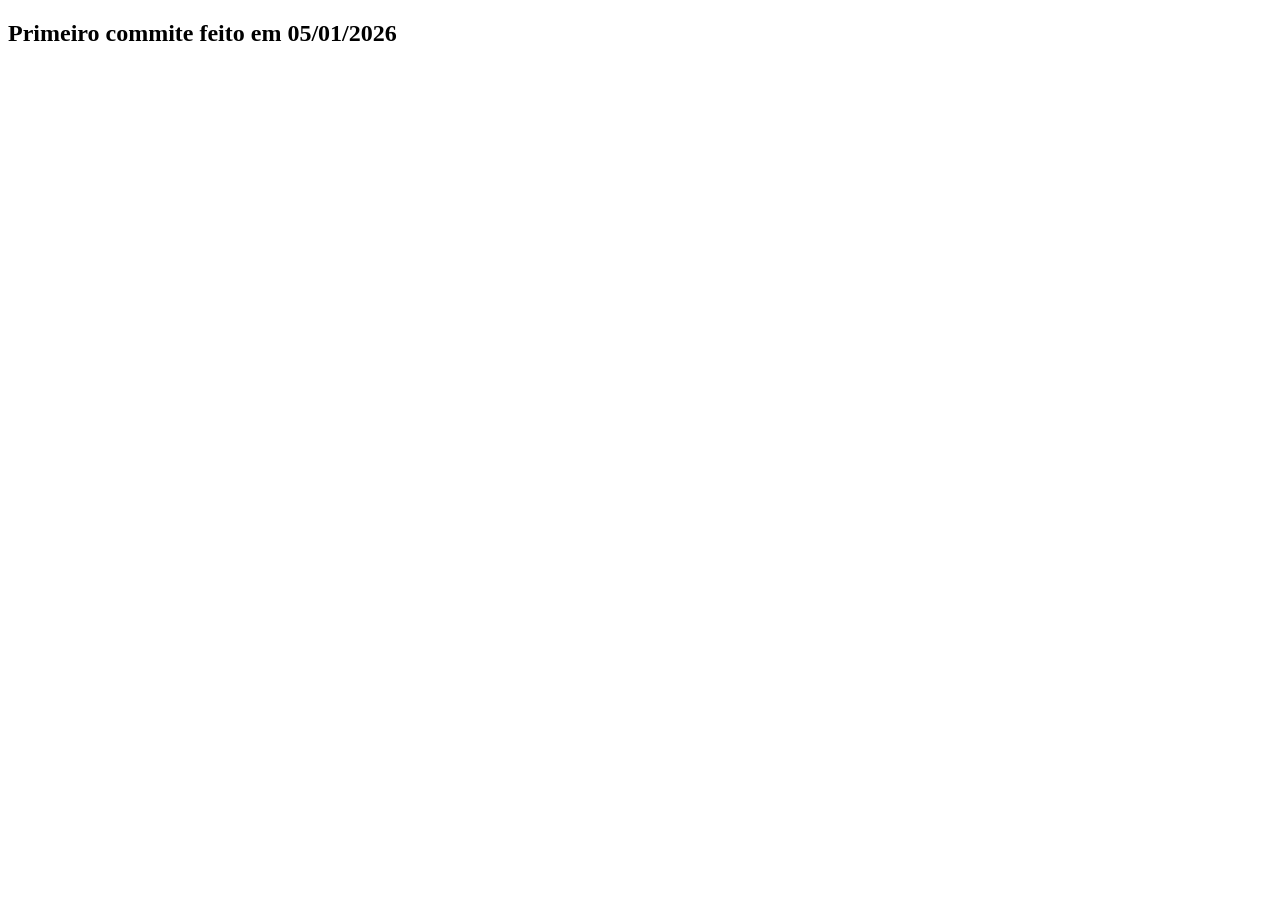
==== index.html @ 7f085aa3 "Primeiro commit de teste, feito no dia 05/01/2026" ====
<!DOCTYPE html>
<html lang="en">
<head>
    <meta charset="UTF-8">
    <meta name="viewport" content="width=, initial-scale=1.0">
    <title>Primeiro commit</title>
</head>
<body>
    <h2>Primeiro commite feito em 05/01/2026</h2>
</body>
</html>
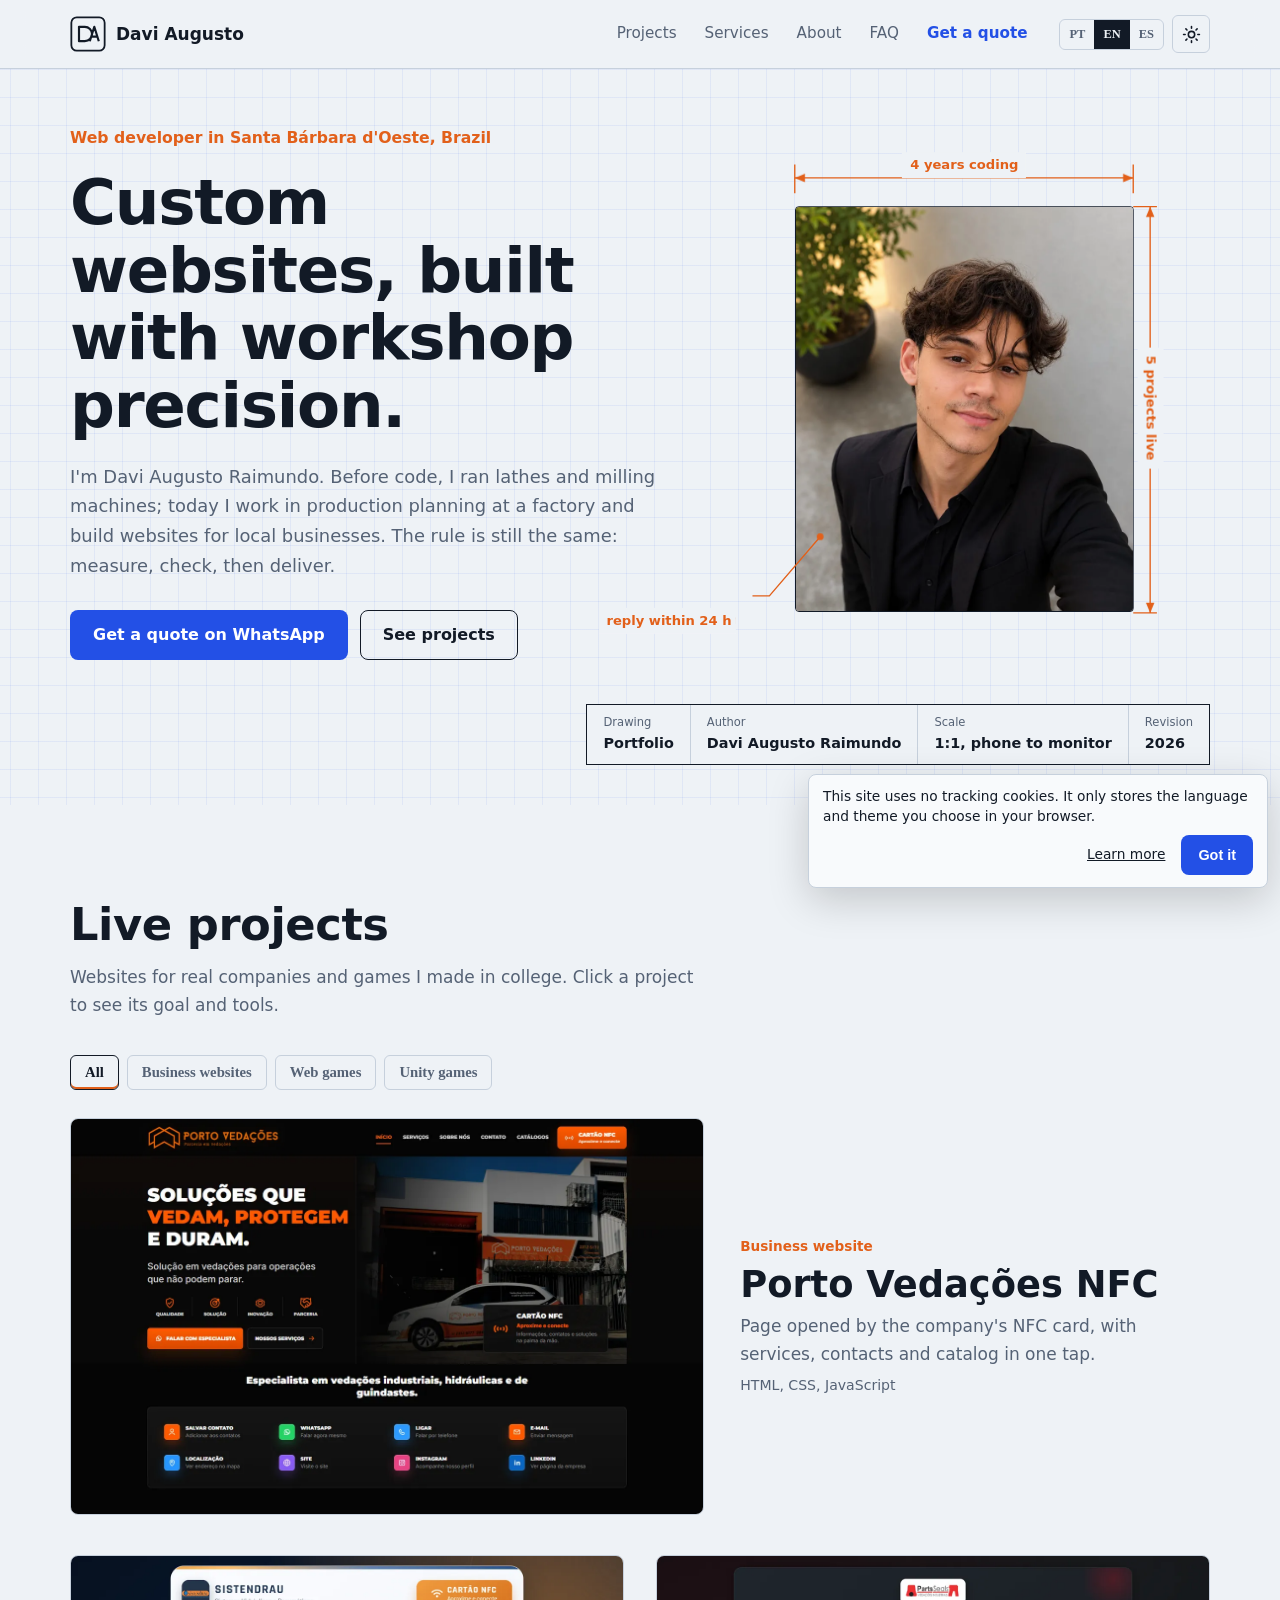
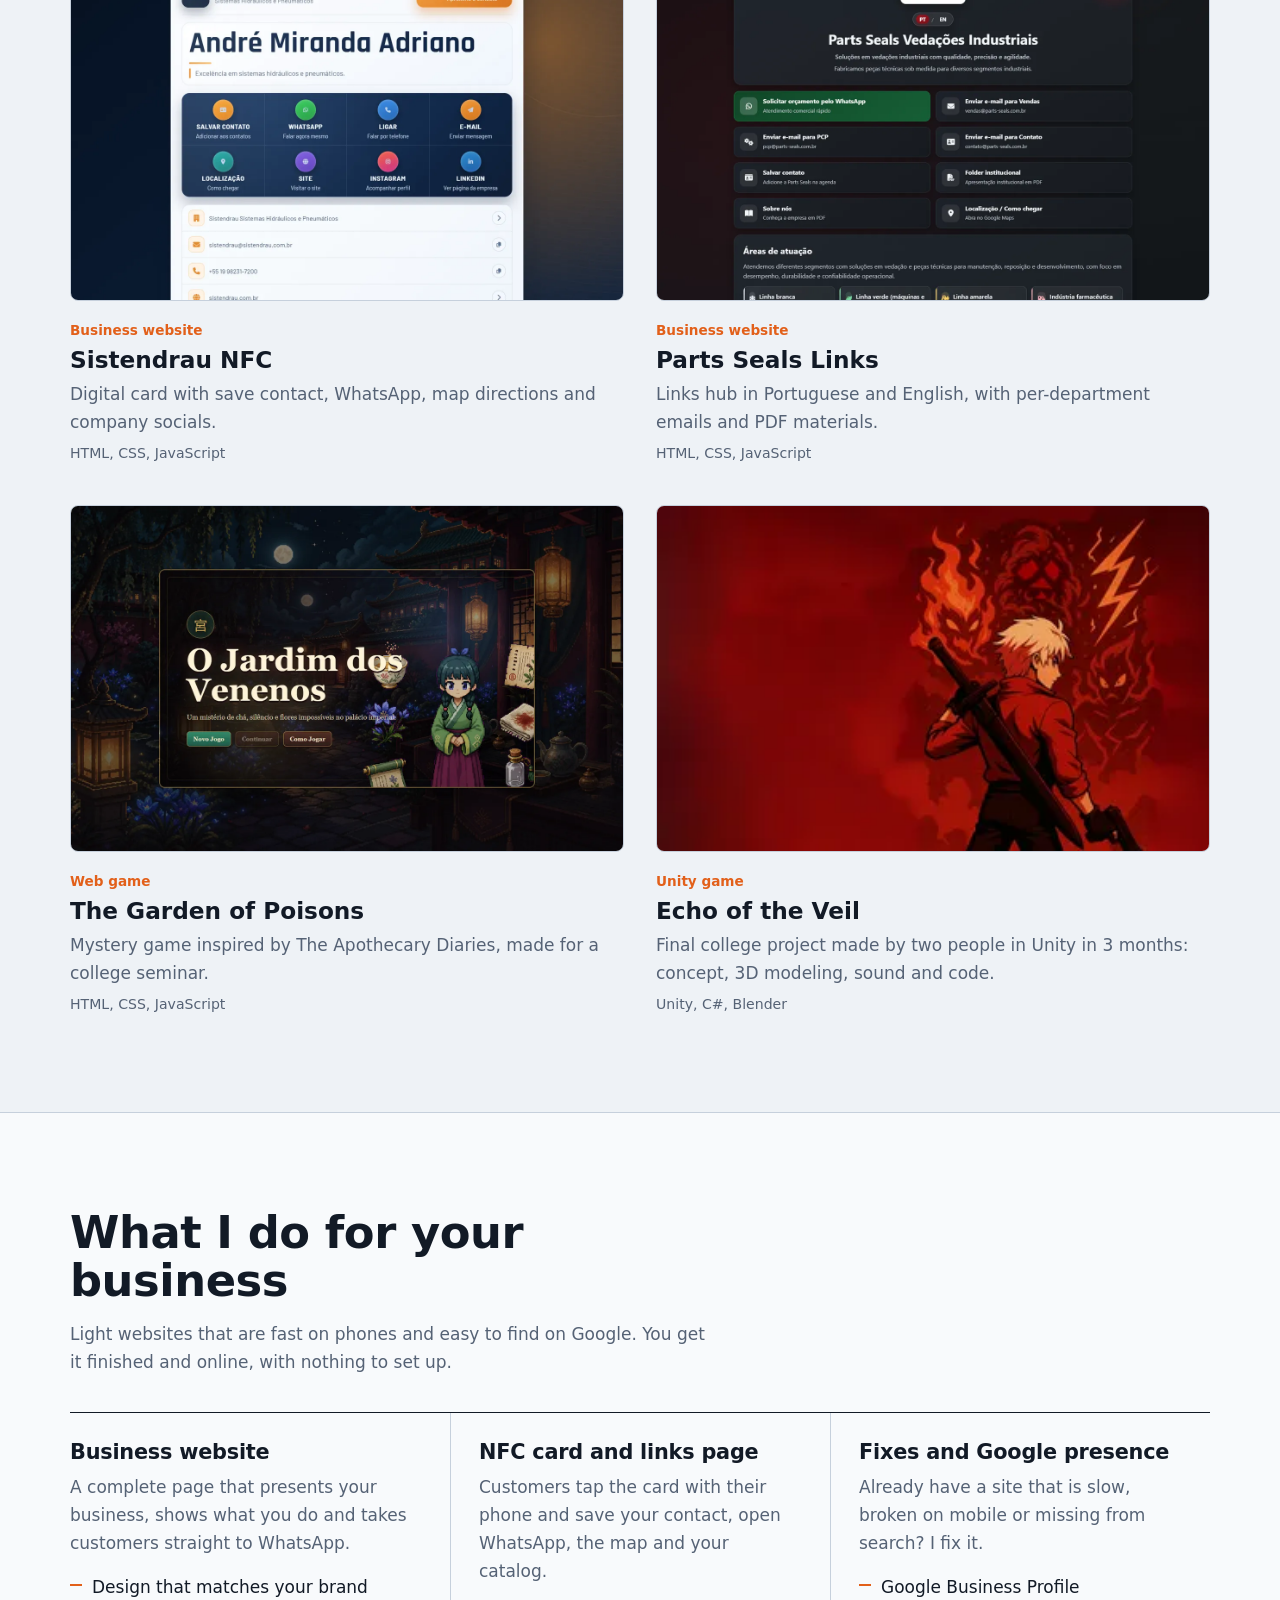
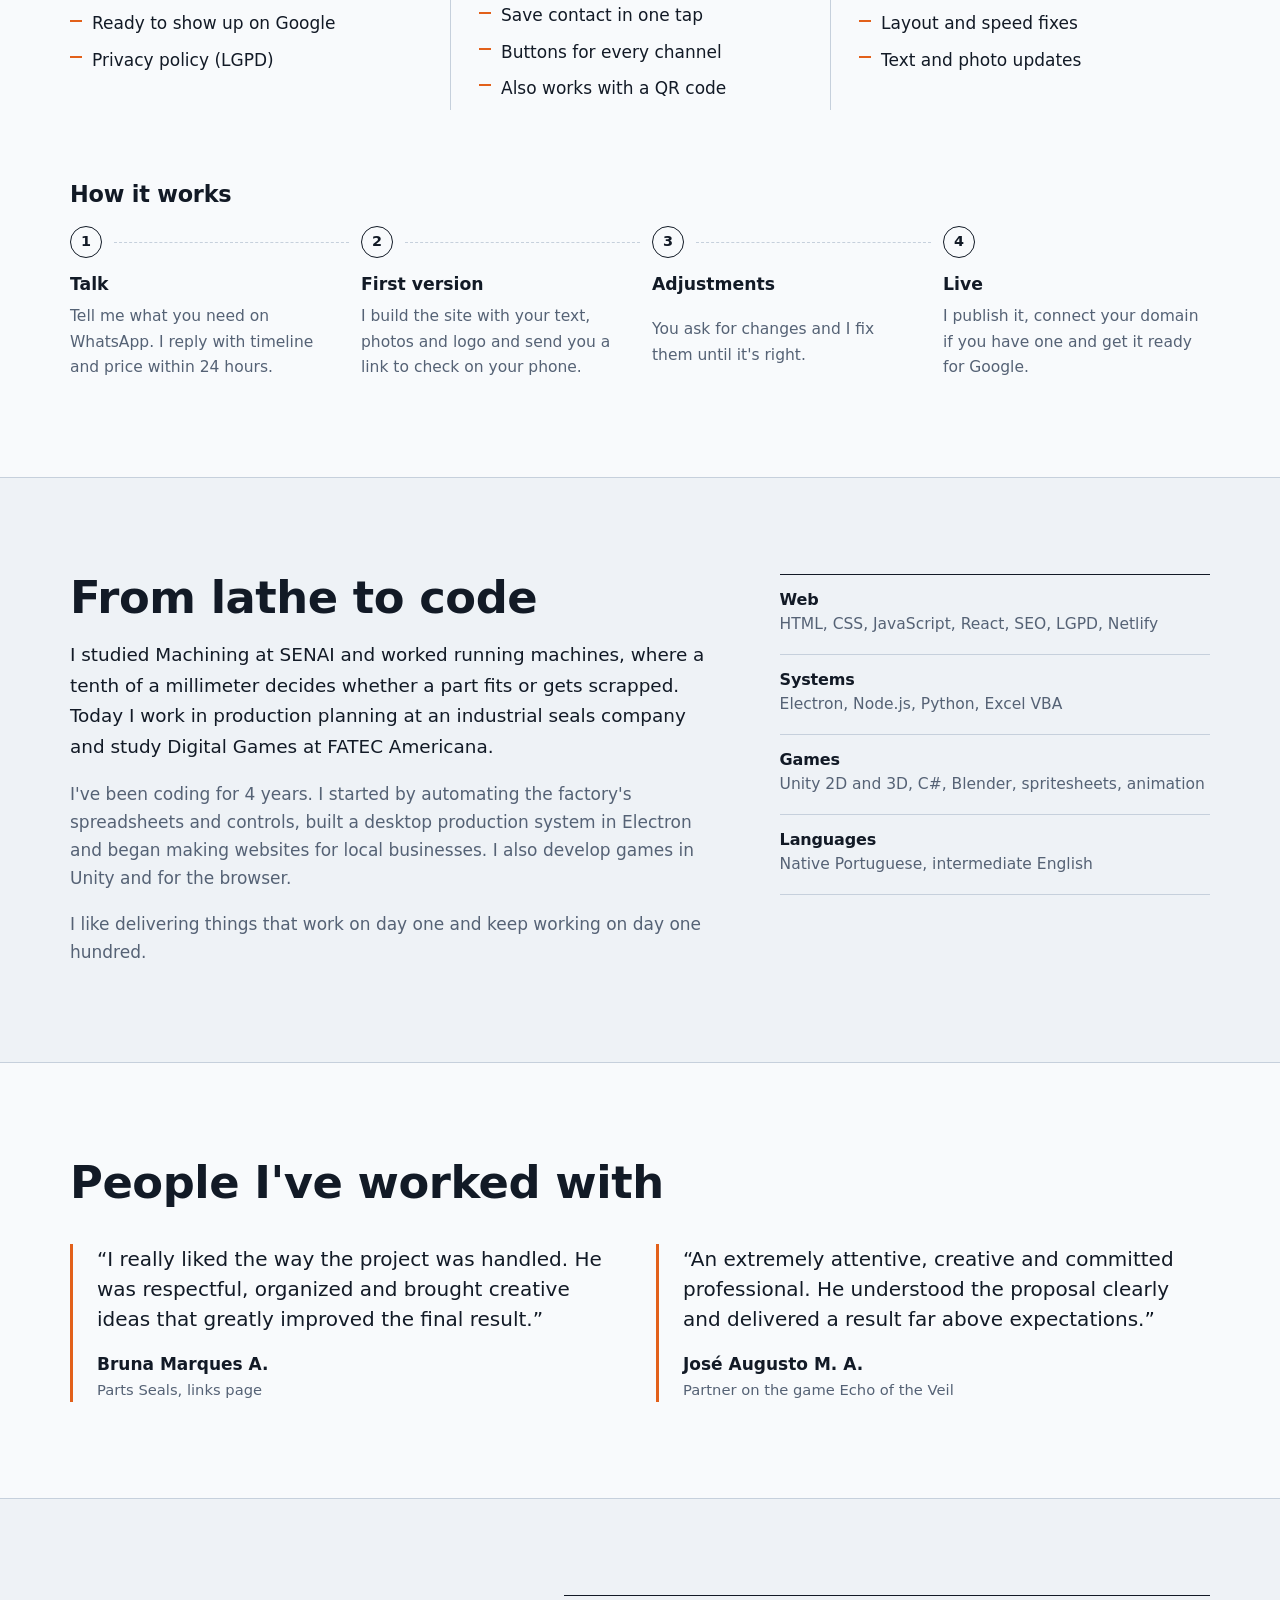
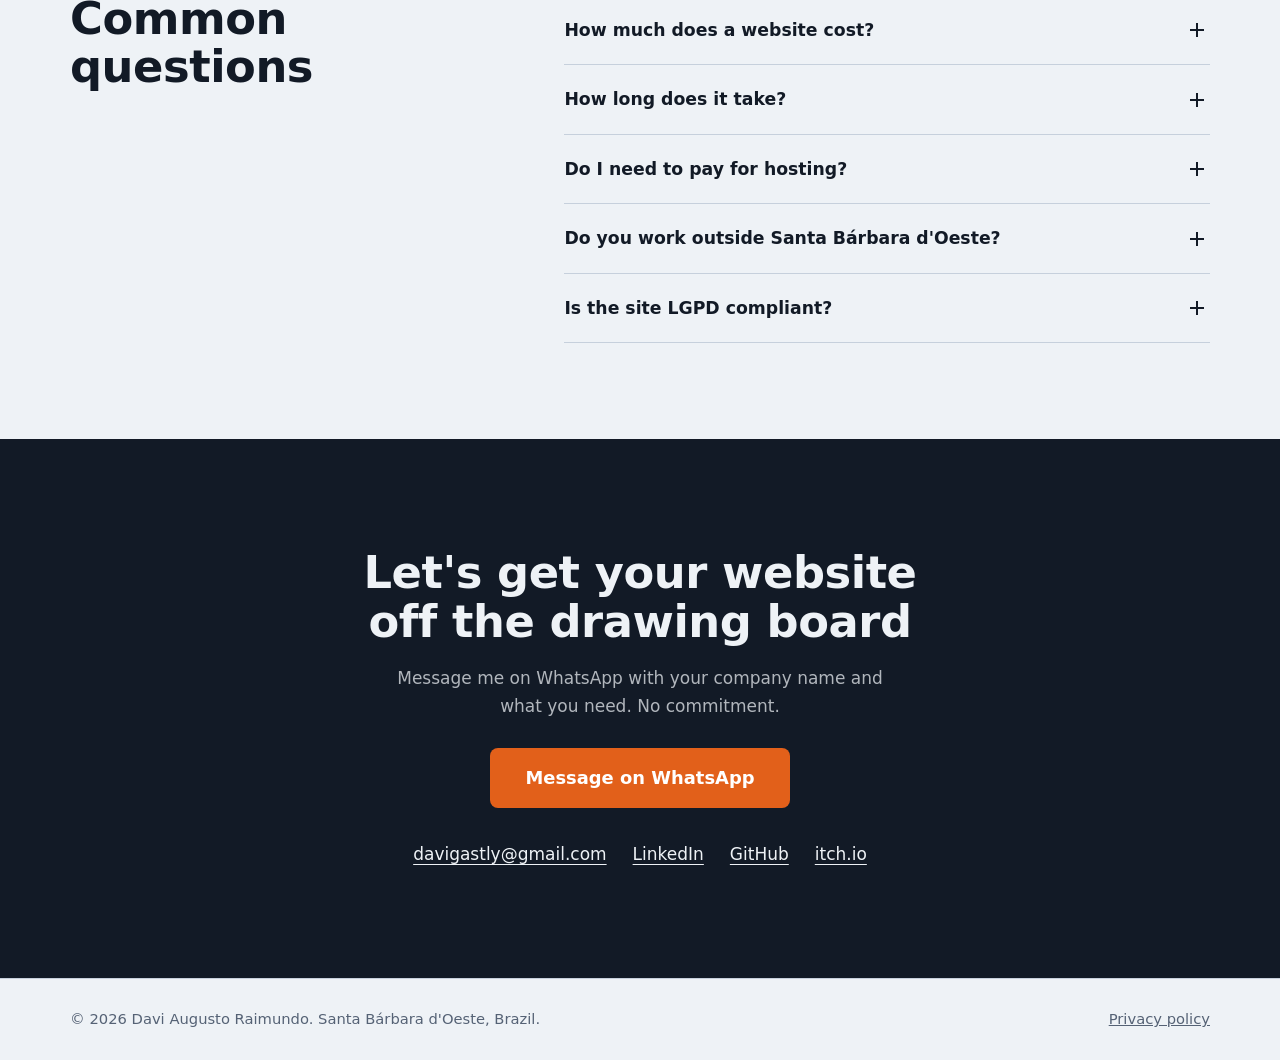
==== commit b48fb936: "Portfólio v2: novo visual, SEO, LGPD, sitemap e prints otimizados Co-Authored-By: Claude Opus 5.5 <n" ====
--- a/index.html
+++ b/index.html
@@ -1,11 +1,344 @@
-<!DOCTYPE html>
-<html lang="en">
+<!doctype html>
+<html lang="pt-BR">
 <head>
-    <meta charset="UTF-8">
-    <meta name="viewport" content="width=, initial-scale=1.0">
-    <title>Primeiro commit</title>
+<meta charset="UTF-8">
+<meta name="viewport" content="width=device-width, initial-scale=1">
+<title>Davi Augusto Raimundo | Criação de sites em Santa Bárbara d'Oeste e região</title>
+<meta name="description" content="Desenvolvedor web em Santa Bárbara d'Oeste (SP). Sites para empresas, landing pages, páginas para cartão NFC e jogos web. Orçamento pelo WhatsApp.">
+<meta name="author" content="Davi Augusto Raimundo">
+<meta name="robots" content="index, follow, max-image-preview:large">
+<link rel="canonical" href="https://portfolio-davi-a-raimundo.netlify.app/">
+<meta name="theme-color" content="#EEF2F6" media="(prefers-color-scheme: light)">
+<meta name="theme-color" content="#0E1520" media="(prefers-color-scheme: dark)">
+<meta name="geo.region" content="BR-SP">
+<meta name="geo.placename" content="Santa Bárbara d'Oeste">
+
+<meta property="og:type" content="website">
+<meta property="og:locale" content="pt_BR">
+<meta property="og:locale:alternate" content="en_US">
+<meta property="og:locale:alternate" content="es_ES">
+<meta property="og:site_name" content="Davi Augusto Raimundo">
+<meta property="og:url" content="https://portfolio-davi-a-raimundo.netlify.app/">
+<meta property="og:title" content="Davi Augusto Raimundo | Sites sob medida">
+<meta property="og:description" content="Sites para empresas, landing pages e páginas para cartão NFC, feitos em Santa Bárbara d'Oeste com cuidado de oficina.">
+<meta property="og:image" content="https://portfolio-davi-a-raimundo.netlify.app/og-image.png">
+<meta property="og:image:width" content="1200">
+<meta property="og:image:height" content="630">
+<meta property="og:image:alt" content="Portfólio de Davi Augusto Raimundo, desenvolvedor web">
+<meta name="twitter:card" content="summary_large_image">
+<meta name="twitter:title" content="Davi Augusto Raimundo | Sites sob medida">
+<meta name="twitter:description" content="Sites para empresas, landing pages e páginas para cartão NFC.">
+<meta name="twitter:image" content="https://portfolio-davi-a-raimundo.netlify.app/og-image.png">
+
+<link rel="icon" href="/favicon.svg" type="image/svg+xml">
+<link rel="apple-touch-icon" href="/apple-touch-icon.png">
+<link rel="manifest" href="/site.webmanifest">
+<link rel="preload" href="/assets/fonts/archivo.woff2" as="font" type="font/woff2" crossorigin>
+<link rel="preload" href="/assets/img/davi-augusto.webp" as="image" fetchpriority="high">
+<link rel="stylesheet" href="/assets/styles.css">
+<script>try{var t=localStorage.getItem('portfolio-theme');if(t==='dark'||(!t&&matchMedia('(prefers-color-scheme: dark)').matches))document.documentElement.classList.add('dark')}catch(e){}</script>
+
+<script type="application/ld+json">
+{"@context":"https://schema.org","@graph":[
+{"@type":"Person","@id":"https://portfolio-davi-a-raimundo.netlify.app/#davi","name":"Davi Augusto Raimundo","jobTitle":"Desenvolvedor web","image":"https://portfolio-davi-a-raimundo.netlify.app/assets/img/davi-augusto.webp","email":"mailto:davigastly@gmail.com","url":"https://portfolio-davi-a-raimundo.netlify.app/","address":{"@type":"PostalAddress","addressLocality":"Santa Bárbara d'Oeste","addressRegion":"SP","addressCountry":"BR"},"alumniOf":[{"@type":"CollegeOrUniversity","name":"FATEC Americana"},{"@type":"EducationalOrganization","name":"SENAI"}],"knowsAbout":["HTML","CSS","JavaScript","Electron","Unity","C#","Blender","SEO","Landing pages"],"sameAs":["https://br.linkedin.com/in/davi-augusto-raimundo-a44bb13a8","https://github.com/DaviKurusaki","https://davikurusaki.itch.io/"]},
+{"@type":"ProfessionalService","@id":"https://portfolio-davi-a-raimundo.netlify.app/#servico","name":"Davi Augusto Raimundo | Criação de sites","description":"Criação de sites para empresas, landing pages, páginas para cartão NFC e manutenção de sites.","url":"https://portfolio-davi-a-raimundo.netlify.app/","image":"https://portfolio-davi-a-raimundo.netlify.app/og-image.png","telephone":"+55-19-99377-9228","email":"davigastly@gmail.com","priceRange":"$$","founder":{"@id":"https://portfolio-davi-a-raimundo.netlify.app/#davi"},"address":{"@type":"PostalAddress","addressLocality":"Santa Bárbara d'Oeste","addressRegion":"SP","addressCountry":"BR"},"areaServed":[{"@type":"City","name":"Santa Bárbara d'Oeste"},{"@type":"City","name":"Americana"},{"@type":"City","name":"Nova Odessa"},{"@type":"City","name":"Sumaré"},{"@type":"City","name":"Piracicaba"},{"@type":"Country","name":"Brasil"}],"availableLanguage":["Portuguese","English","Spanish"]},
+{"@type":"WebSite","@id":"https://portfolio-davi-a-raimundo.netlify.app/#site","url":"https://portfolio-davi-a-raimundo.netlify.app/","name":"Davi Augusto Raimundo","inLanguage":"pt-BR","publisher":{"@id":"https://portfolio-davi-a-raimundo.netlify.app/#davi"}},
+{"@type":"FAQPage","mainEntity":[
+{"@type":"Question","name":"Quanto custa um site?","acceptedAnswer":{"@type":"Answer","text":"Depende do tamanho. Uma página única para empresa ou cartão NFC é o formato mais em conta; sites com várias páginas custam mais. Mande uma mensagem com o que você precisa e eu respondo com o valor em até 24 horas."}},
+{"@type":"Question","name":"Em quanto tempo o site fica pronto?","acceptedAnswer":{"@type":"Answer","text":"Uma página única costuma ficar pronta em 3 a 7 dias depois que eu recebo textos, fotos e logo. Sites maiores têm o prazo combinado no orçamento."}},
+{"@type":"Question","name":"Preciso pagar hospedagem?","acceptedAnswer":{"@type":"Answer","text":"Na maioria dos casos, não. Sites estáticos ficam hospedados de graça em serviços como Netlify. O único custo à parte é o domínio próprio (.com.br), se você quiser um."}},
+{"@type":"Question","name":"Você atende fora de Santa Bárbara d'Oeste?","acceptedAnswer":{"@type":"Answer","text":"Sim. Atendo presencialmente em Santa Bárbara d'Oeste, Americana e região, e a distância para qualquer cidade do Brasil."}},
+{"@type":"Question","name":"O site fica de acordo com a LGPD?","acceptedAnswer":{"@type":"Answer","text":"Sim. Todo site sai com política de privacidade e, se usar ferramentas de análise ou formulários, com aviso de consentimento."}}
+]}
+]}
+</script>
 </head>
 <body>
-    <h2>Primeiro commite feito em 05/01/2026</h2>
+<a class="skip" href="#conteudo" data-i18n="skip">Pular para o conteúdo</a>
+
+<header class="topbar">
+  <div class="shell topbar__in">
+    <a href="#inicio" class="mark" aria-label="Davi Augusto Raimundo, voltar ao início">
+      <svg viewBox="0 0 40 40" width="36" height="36" aria-hidden="true"><rect x="1.5" y="1.5" width="37" height="37" rx="6" fill="none" stroke="currentColor" stroke-width="2"/><path d="M10 12h6.5a8 8 0 0 1 0 16H10z M22 28l5-16 5 16 M24 23h6" fill="none" stroke="currentColor" stroke-width="2.4" stroke-linejoin="round"/></svg>
+      <span>Davi Augusto</span>
+    </a>
+    <nav class="nav" aria-label="Principal" id="menu">
+      <a href="#projetos" data-i18n="nav.projects">Projetos</a>
+      <a href="#servicos" data-i18n="nav.services">Serviços</a>
+      <a href="#sobre" data-i18n="nav.about">Sobre</a>
+      <a href="#duvidas" data-i18n="nav.faq">Dúvidas</a>
+      <a href="#contato" class="nav__cta" data-i18n="nav.contact">Pedir orçamento</a>
+    </nav>
+    <div class="tools">
+      <div class="lang" role="group" aria-label="Idioma">
+        <button type="button" data-lang="pt" aria-pressed="true">PT</button>
+        <button type="button" data-lang="en" aria-pressed="false">EN</button>
+        <button type="button" data-lang="es" aria-pressed="false">ES</button>
+      </div>
+      <button type="button" class="icon-btn" id="theme" aria-label="Alternar tema claro ou escuro">
+        <svg class="i-sun" viewBox="0 0 24 24" aria-hidden="true"><circle cx="12" cy="12" r="4"/><path d="M12 2v2M12 20v2M4.9 4.9l1.4 1.4M17.7 17.7l1.4 1.4M2 12h2M20 12h2M4.9 19.1l1.4-1.4M17.7 6.3l1.4-1.4"/></svg>
+        <svg class="i-moon" viewBox="0 0 24 24" aria-hidden="true"><path d="M12 3a6 6 0 0 0 9 9 9 9 0 1 1-9-9z"/></svg>
+      </button>
+      <button type="button" class="icon-btn burger" id="burger" aria-label="Abrir menu" aria-expanded="false" aria-controls="menu">
+        <svg viewBox="0 0 24 24" aria-hidden="true"><path d="M4 7h16M4 12h16M4 17h16"/></svg>
+      </button>
+    </div>
+  </div>
+</header>
+
+<main id="conteudo">
+
+<section class="hero" id="inicio">
+  <div class="shell hero__grid">
+    <div class="hero__text">
+      <p class="hero__where" data-i18n="hero.where">Desenvolvedor web em Santa Bárbara d'Oeste, SP</p>
+      <h1 data-i18n="hero.title">Sites sob medida, feitos com precisão de oficina.</h1>
+      <p class="hero__lead" data-i18n="hero.lead">Sou o Davi Augusto Raimundo. Antes do código, operei torno e fresadora; hoje trabalho com planejamento de produção numa indústria e crio sites para empresas da região. A regra continua a mesma: medir, conferir e só então entregar.</p>
+      <div class="hero__ctas">
+        <a class="btn btn--main" href="https://wa.me/5519993779228?text=Ol%C3%A1%20Davi%2C%20vi%20seu%20portf%C3%B3lio%20e%20quero%20um%20or%C3%A7amento%20de%20site." target="_blank" rel="noopener" data-i18n="hero.cta1">Pedir orçamento no WhatsApp</a>
+        <a class="btn btn--line" href="#projetos" data-i18n="hero.cta2">Ver projetos</a>
+      </div>
+    </div>
+
+    <figure class="drawing" aria-label="Foto de Davi Augusto Raimundo com cotas de desenho técnico">
+      <div class="drawing__photo">
+        <img src="/assets/img/davi-augusto.webp" srcset="/assets/img/davi-augusto-400.webp 400w, /assets/img/davi-augusto.webp 800w" sizes="(max-width: 900px) 70vw, 400px" width="800" height="1000" alt="Davi Augusto Raimundo, de blazer preto, sorrindo" fetchpriority="high">
+      </div>
+      <svg class="cotas" viewBox="0 0 520 600" aria-hidden="true">
+        <g class="cota">
+          <path d="M60 30v34M460 30v34M60 46h400"/><path class="seta" d="M60 46l12-5v10zM460 46l-12-5v10z"/>
+        </g>
+        <g class="cota">
+          <path d="M488 80h-28M488 560h-28M480 80v480"/><path class="seta" d="M480 80l-5 12h10zM480 560l-5-12h10z"/>
+        </g>
+        <g class="cota lider"><path d="M90 470l-60 70h-20"/><circle cx="90" cy="470" r="4"/></g>
+      </svg>
+      <span class="tag tag--top" data-i18n="hero.c1">4 anos programando</span>
+      <span class="tag tag--side" data-i18n="hero.c2">5 projetos no ar</span>
+      <span class="tag tag--lead" data-i18n="hero.c3">resposta em até 24 h</span>
+    </figure>
+  </div>
+
+  <div class="shell">
+    <dl class="carimbo">
+      <div><dt data-i18n="stamp.a">Desenho</dt><dd data-i18n="stamp.av">Portfólio</dd></div>
+      <div><dt data-i18n="stamp.b">Autor</dt><dd>Davi Augusto Raimundo</dd></div>
+      <div><dt data-i18n="stamp.c">Escala</dt><dd data-i18n="stamp.cv">1:1, do celular ao monitor</dd></div>
+      <div><dt data-i18n="stamp.d">Revisão</dt><dd>2026</dd></div>
+    </dl>
+  </div>
+</section>
+
+<section class="sec" id="projetos" aria-labelledby="t-proj">
+  <div class="shell">
+    <div class="sec__head">
+      <h2 id="t-proj" data-i18n="proj.title">Projetos no ar</h2>
+      <p data-i18n="proj.sub">Sites de empresas reais e jogos que fiz na faculdade. Clique em um projeto para ver o objetivo e as ferramentas usadas.</p>
+    </div>
+    <div class="filters" role="group" aria-label="Filtrar projetos">
+      <button type="button" data-filter="all" aria-pressed="true" data-i18n="proj.all">Todos</button>
+      <button type="button" data-filter="site" aria-pressed="false" data-i18n="proj.f1">Sites para empresas</button>
+      <button type="button" data-filter="web-game" aria-pressed="false" data-i18n="proj.f2">Jogos web</button>
+      <button type="button" data-filter="unity" aria-pressed="false" data-i18n="proj.f3">Jogos Unity</button>
+    </div>
+
+    <ul class="works">
+      <li class="work work--wide" data-cat="site" data-id="porto">
+        <button type="button" class="work__open" aria-haspopup="dialog">
+          <span class="work__img"><img src="/assets/img/projetos/porto-vedacoes.webp" width="1280" height="800" loading="lazy" alt="Página da Porto Vedações com chamada principal e atalhos de contato"></span>
+          <span class="work__body">
+            <span class="work__cat" data-i18n="cat.site">Site para empresa</span>
+            <span class="work__name">Porto Vedações NFC</span>
+            <span class="work__desc" data-i18n="p.porto.d">Página aberta pelo cartão NFC da empresa, com serviços, contatos e catálogo em um toque.</span>
+            <span class="work__tech">HTML, CSS, JavaScript</span>
+          </span>
+        </button>
+      </li>
+      <li class="work" data-cat="site" data-id="sistendrau">
+        <button type="button" class="work__open" aria-haspopup="dialog">
+          <span class="work__img"><img src="/assets/img/projetos/sistendrau.webp" width="1280" height="800" loading="lazy" alt="Cartão digital da Sistendrau com botões de WhatsApp, ligação e localização"></span>
+          <span class="work__body">
+            <span class="work__cat" data-i18n="cat.site">Site para empresa</span>
+            <span class="work__name">Sistendrau NFC</span>
+            <span class="work__desc" data-i18n="p.sist.d">Cartão digital com salvar contato, WhatsApp, rota no mapa e redes da empresa.</span>
+            <span class="work__tech">HTML, CSS, JavaScript</span>
+          </span>
+        </button>
+      </li>
+      <li class="work" data-cat="site" data-id="parts">
+        <button type="button" class="work__open" aria-haspopup="dialog">
+          <span class="work__img"><img src="/assets/img/projetos/parts-seals.webp" width="1280" height="800" loading="lazy" alt="Página de links da Parts Seals com orçamento por WhatsApp e e-mails por setor"></span>
+          <span class="work__body">
+            <span class="work__cat" data-i18n="cat.site">Site para empresa</span>
+            <span class="work__name">Parts Seals Links</span>
+            <span class="work__desc" data-i18n="p.parts.d">Central de links em português e inglês, com e-mails por setor e materiais em PDF.</span>
+            <span class="work__tech">HTML, CSS, JavaScript</span>
+          </span>
+        </button>
+      </li>
+      <li class="work" data-cat="web-game" data-id="jardim">
+        <button type="button" class="work__open" aria-haspopup="dialog">
+          <span class="work__img"><img src="/assets/img/projetos/apotecaria.webp" width="1280" height="800" loading="lazy" alt="Tela inicial do jogo O Jardim dos Venenos em pixel art"></span>
+          <span class="work__body">
+            <span class="work__cat" data-i18n="cat.web">Jogo web</span>
+            <span class="work__name" data-i18n="p.jardim.t">O Jardim dos Venenos</span>
+            <span class="work__desc" data-i18n="p.jardim.d">Jogo de mistério inspirado em The Apothecary Diaries, feito para um seminário da faculdade.</span>
+            <span class="work__tech">HTML, CSS, JavaScript</span>
+          </span>
+        </button>
+      </li>
+      <li class="work" data-cat="unity" data-id="eco">
+        <button type="button" class="work__open" aria-haspopup="dialog">
+          <span class="work__img"><img src="/assets/img/projetos/eco-do-veu.webp" width="347" height="216" loading="lazy" alt="Arte do jogo Eco do Véu: personagem de cabelo branco com espada diante de chamas"></span>
+          <span class="work__body">
+            <span class="work__cat" data-i18n="cat.unity">Jogo Unity</span>
+            <span class="work__name" data-i18n="p.eco.t">Eco do Véu</span>
+            <span class="work__desc" data-i18n="p.eco.d">TCC feito em dupla na Unity em 3 meses: ideia, modelagem 3D, sons e programação.</span>
+            <span class="work__tech">Unity, C#, Blender</span>
+          </span>
+        </button>
+      </li>
+    </ul>
+    <p class="empty" hidden data-i18n="proj.empty">Nenhum projeto nesta categoria ainda.</p>
+  </div>
+</section>
+
+<dialog class="modal" id="modal" aria-labelledby="m-title">
+  <form method="dialog" class="modal__close"><button aria-label="Fechar">
+    <svg viewBox="0 0 24 24" aria-hidden="true"><path d="M6 6l12 12M18 6L6 18"/></svg></button></form>
+  <img class="modal__img" src="" alt="" width="1280" height="800">
+  <div class="modal__body">
+    <p class="work__cat" id="m-cat"></p>
+    <h3 id="m-title"></h3>
+    <p id="m-full"></p>
+    <h4 data-i18n="m.goal">Objetivo</h4>
+    <p id="m-goal"></p>
+    <h4 data-i18n="m.feat">O que tem</h4>
+    <ul id="m-feat"></ul>
+    <p class="work__tech" id="m-tech"></p>
+    <a class="btn btn--main" id="m-link" href="#" target="_blank" rel="noopener" data-i18n="m.open">Abrir projeto</a>
+  </div>
+</dialog>
+
+<section class="sec sec--tint" id="servicos" aria-labelledby="t-serv">
+  <div class="shell">
+    <div class="sec__head">
+      <h2 id="t-serv" data-i18n="serv.title">O que eu faço pra sua empresa</h2>
+      <p data-i18n="serv.sub">Sites leves, rápidos no celular e fáceis de achar no Google. Você recebe pronto, no ar, sem precisar mexer em nada.</p>
+    </div>
+    <div class="servs">
+      <article class="serv">
+        <h3 data-i18n="s1.t">Site para empresa</h3>
+        <p data-i18n="s1.d">Uma página completa que apresenta seu negócio, mostra o que você faz e leva o cliente direto pro WhatsApp.</p>
+        <ul>
+          <li data-i18n="s1.a">Visual com a cara da sua marca</li>
+          <li data-i18n="s1.b">Pronto para aparecer no Google</li>
+          <li data-i18n="s1.c">Política de privacidade (LGPD)</li>
+        </ul>
+      </article>
+      <article class="serv">
+        <h3 data-i18n="s2.t">Cartão NFC e página de links</h3>
+        <p data-i18n="s2.d">O cliente aproxima o celular do cartão e já salva seu contato, abre o WhatsApp, o mapa e o catálogo.</p>
+        <ul>
+          <li data-i18n="s2.a">Salvar contato com um toque</li>
+          <li data-i18n="s2.b">Botões para todos os canais</li>
+          <li data-i18n="s2.c">Funciona também por QR code</li>
+        </ul>
+      </article>
+      <article class="serv">
+        <h3 data-i18n="s3.t">Ajustes e presença no Google</h3>
+        <p data-i18n="s3.d">Seu site já existe mas está lento, quebrado no celular ou não aparece nas buscas? Eu arrumo.</p>
+        <ul>
+          <li data-i18n="s3.a">Perfil da empresa no Google</li>
+          <li data-i18n="s3.b">Correção de layout e velocidade</li>
+          <li data-i18n="s3.c">Atualização de textos e fotos</li>
+        </ul>
+      </article>
+    </div>
+
+    <h3 class="steps__title" data-i18n="steps.title">Como funciona</h3>
+    <ol class="steps">
+      <li><strong data-i18n="st1.t">Conversa</strong><span data-i18n="st1.d">Você me conta o que precisa pelo WhatsApp. Respondo com prazo e valor em até 24 horas.</span></li>
+      <li><strong data-i18n="st2.t">Primeira versão</strong><span data-i18n="st2.d">Monto o site com seus textos, fotos e logo e te mando um link para ver no celular.</span></li>
+      <li><strong data-i18n="st3.t">Ajustes</strong><span data-i18n="st3.d">Você pede as mudanças e eu corrijo até ficar do jeito certo.</span></li>
+      <li><strong data-i18n="st4.t">No ar</strong><span data-i18n="st4.d">Publico, ligo ao seu domínio se tiver um e deixo pronto para o Google encontrar.</span></li>
+    </ol>
+  </div>
+</section>
+
+<section class="sec" id="sobre" aria-labelledby="t-sobre">
+  <div class="shell sobre">
+    <div>
+      <h2 id="t-sobre" data-i18n="about.title">Do torno ao código</h2>
+      <p data-i18n="about.p1">Fiz Mecânica de Usinagem no SENAI e trabalhei operando máquinas, onde um décimo de milímetro decide se a peça serve ou vai pro lixo. Hoje trabalho no planejamento de produção de uma indústria de vedações e curso Jogos Digitais na FATEC Americana.</p>
+      <p data-i18n="about.p2">Programo há 4 anos. Comecei automatizando planilhas e controles da fábrica, criei um sistema desktop de produção em Electron e passei a fazer sites para empresas da região. Também desenvolvo jogos na Unity e para navegador.</p>
+      <p data-i18n="about.p3">Gosto de entregar coisas que funcionam no primeiro dia e continuam funcionando no centésimo.</p>
+    </div>
+    <div class="skills">
+      <div><h3 data-i18n="sk.web">Web</h3><p>HTML, CSS, JavaScript, React, SEO, LGPD, Netlify</p></div>
+      <div><h3 data-i18n="sk.sys">Sistemas</h3><p>Electron, Node.js, Python, Excel VBA</p></div>
+      <div><h3 data-i18n="sk.game">Jogos</h3><p data-i18n="sk.gamev">Unity 2D e 3D, C#, Blender, spritesheets, animação</p></div>
+      <div><h3 data-i18n="sk.lang">Idiomas</h3><p data-i18n="sk.langv">Português nativo, inglês intermediário</p></div>
+    </div>
+  </div>
+</section>
+
+<section class="sec sec--tint" id="avaliacoes" aria-labelledby="t-av">
+  <div class="shell">
+    <div class="sec__head"><h2 id="t-av" data-i18n="rev.title">Quem já trabalhou comigo</h2></div>
+    <div class="quotes">
+      <figure class="quote">
+        <blockquote data-i18n="r1">“Gostei muito da forma como conduziu o projeto. Foi respeitoso, organizado e trouxe ideias criativas que valorizaram muito o resultado final.”</blockquote>
+        <figcaption><strong>Bruna Marques A.</strong><span data-i18n="r1.role">Parts Seals, página de links</span></figcaption>
+      </figure>
+      <figure class="quote">
+        <blockquote data-i18n="r2">“Um profissional extremamente atencioso, criativo e comprometido. Entendeu a proposta com clareza e entregou um resultado muito acima do esperado.”</blockquote>
+        <figcaption><strong>José Augusto M. A.</strong><span data-i18n="r2.role">Parceiro no jogo Eco do Véu</span></figcaption>
+      </figure>
+    </div>
+  </div>
+</section>
+
+<section class="sec" id="duvidas" aria-labelledby="t-faq">
+  <div class="shell faq">
+    <h2 id="t-faq" data-i18n="faq.title">Dúvidas comuns</h2>
+    <div class="faq__list">
+      <details><summary data-i18n="q1">Quanto custa um site?</summary><p data-i18n="a1">Depende do tamanho. Uma página única para empresa ou cartão NFC é o formato mais em conta; sites com várias páginas custam mais. Mande uma mensagem com o que você precisa e eu respondo com o valor em até 24 horas.</p></details>
+      <details><summary data-i18n="q2">Em quanto tempo o site fica pronto?</summary><p data-i18n="a2">Uma página única costuma ficar pronta em 3 a 7 dias depois que eu recebo textos, fotos e logo. Sites maiores têm o prazo combinado no orçamento.</p></details>
+      <details><summary data-i18n="q3">Preciso pagar hospedagem?</summary><p data-i18n="a3">Na maioria dos casos, não. Sites estáticos ficam hospedados de graça em serviços como Netlify. O único custo à parte é o domínio próprio (.com.br), se você quiser um.</p></details>
+      <details><summary data-i18n="q4">Você atende fora de Santa Bárbara d'Oeste?</summary><p data-i18n="a4">Sim. Atendo presencialmente em Santa Bárbara d'Oeste, Americana e região, e a distância para qualquer cidade do Brasil.</p></details>
+      <details><summary data-i18n="q5">O site fica de acordo com a LGPD?</summary><p data-i18n="a5">Sim. Todo site sai com política de privacidade e, se usar ferramentas de análise ou formulários, com aviso de consentimento.</p></details>
+    </div>
+  </div>
+</section>
+
+<section class="contato" id="contato" aria-labelledby="t-cont">
+  <div class="shell contato__in">
+    <h2 id="t-cont" data-i18n="ct.title">Vamos tirar seu site do papel?</h2>
+    <p data-i18n="ct.sub">Me chama no WhatsApp com o nome da sua empresa e o que você precisa. Sem compromisso.</p>
+    <a class="btn btn--big" href="https://wa.me/5519993779228?text=Ol%C3%A1%20Davi%2C%20vi%20seu%20portf%C3%B3lio%20e%20quero%20um%20or%C3%A7amento%20de%20site." target="_blank" rel="noopener" data-i18n="ct.wa">Chamar no WhatsApp</a>
+    <ul class="contato__alt">
+      <li><a href="mailto:davigastly@gmail.com">davigastly@gmail.com</a></li>
+      <li><a href="https://br.linkedin.com/in/davi-augusto-raimundo-a44bb13a8" target="_blank" rel="noopener">LinkedIn</a></li>
+      <li><a href="https://github.com/DaviKurusaki" target="_blank" rel="noopener">GitHub</a></li>
+      <li><a href="https://davikurusaki.itch.io/" target="_blank" rel="noopener">itch.io</a></li>
+    </ul>
+  </div>
+</section>
+</main>
+
+<footer class="foot">
+  <div class="shell foot__in">
+    <p>© <span id="ano">2026</span> Davi Augusto Raimundo. <span data-i18n="ft.city">Santa Bárbara d'Oeste, SP.</span></p>
+    <p><a href="/privacidade.html" data-i18n="ft.priv">Política de privacidade</a></p>
+  </div>
+</footer>
+
+<div class="aviso" id="aviso" role="region" aria-label="Aviso de privacidade" hidden>
+  <p data-i18n="cookie.t">Este site não usa cookies de rastreamento. Ele só guarda no seu navegador o idioma e o tema que você escolher.</p>
+  <div><a href="/privacidade.html" data-i18n="cookie.more">Saiba mais</a><button type="button" class="btn btn--main btn--sm" id="aviso-ok" data-i18n="cookie.ok">Entendi</button></div>
+</div>
+
+<script src="/assets/app.js" defer></script>
 </body>
-</html>+</html>
--- a/assets/styles.css
+++ b/assets/styles.css
@@ -0,0 +1,240 @@
+@font-face{font-family:"Archivo";src:url(/assets/fonts/archivo.woff2) format("woff2");font-weight:100 900;font-stretch:62% 125%;font-display:swap}
+
+:root{
+  --paper:#EEF2F6;--panel:#F8FAFC;--ink:#121A26;--muted:#556275;--line:#C6D0DC;
+  --blue:#2350E6;--blue-ink:#fff;--cota:#E2601A;
+  --grid:rgba(35,80,230,.07);
+  --r:8px;--shell:1140px;
+  --ease:cubic-bezier(.2,.7,.2,1);
+}
+.dark{
+  --paper:#0E1520;--panel:#142031;--ink:#E8EEF5;--muted:#9AA8BA;--line:#27364C;
+  --blue:#7B95FF;--blue-ink:#0E1520;--cota:#FF8C4A;--grid:rgba(123,149,255,.07);
+}
+*,*::before,*::after{box-sizing:border-box}
+html{scroll-behavior:smooth;scroll-padding-top:84px;-webkit-text-size-adjust:100%}
+body{margin:0;background:var(--paper);color:var(--ink);font:400 1.0625rem/1.65 "Archivo",system-ui,sans-serif;font-stretch:100%;-webkit-font-smoothing:antialiased;transition:background .3s,color .3s}
+img{max-width:100%;height:auto;display:block}
+a{color:inherit}
+h1,h2,h3,h4{margin:0;font-stretch:118%;line-height:1.08;letter-spacing:-.01em}
+p{margin:0}
+.shell{width:min(var(--shell),100% - 40px);margin-inline:auto}
+:focus-visible{outline:3px solid var(--cota);outline-offset:3px;border-radius:4px}
+.skip{position:absolute;left:-999px;top:8px;background:var(--ink);color:var(--paper);padding:8px 14px;z-index:99;border-radius:6px}
+.skip:focus{left:12px}
+
+/* topo */
+.topbar{position:sticky;top:0;z-index:50;background:color-mix(in srgb,var(--paper) 88%,transparent);backdrop-filter:blur(12px);border-bottom:1px solid var(--line)}
+.topbar__in{display:flex;align-items:center;gap:20px;height:68px}
+.mark{display:inline-flex;align-items:center;gap:10px;text-decoration:none;font-weight:700;font-stretch:112%;color:var(--ink)}
+.nav{display:flex;gap:4px;margin-left:auto}
+.nav a{text-decoration:none;padding:8px 12px;border-radius:6px;font-weight:500;font-size:.95rem;color:var(--muted)}
+.nav a:hover{color:var(--ink)}
+.nav .nav__cta{color:var(--blue);font-weight:650}
+.tools{display:flex;align-items:center;gap:8px}
+.lang{display:flex;border:1px solid var(--line);border-radius:6px;overflow:hidden}
+.lang button{border:0;background:none;color:var(--muted);font:600 .78rem "Archivo";padding:7px 9px;cursor:pointer}
+.lang button[aria-pressed=true]{background:var(--ink);color:var(--paper)}
+.icon-btn{width:38px;height:38px;display:grid;place-items:center;border:1px solid var(--line);border-radius:6px;background:none;color:var(--ink);cursor:pointer}
+.icon-btn svg{width:19px;height:19px;fill:none;stroke:currentColor;stroke-width:2;stroke-linecap:round}
+.i-moon,.dark .i-sun{display:none}.dark .i-moon{display:block}
+.burger{display:none}
+
+/* botões */
+.btn{display:inline-flex;align-items:center;justify-content:center;min-height:50px;padding:0 22px;border-radius:var(--r);font-weight:650;text-decoration:none;font-size:1rem;border:1.5px solid transparent;cursor:pointer;transition:transform .2s var(--ease),background .2s}
+.btn--main{background:var(--blue);color:var(--blue-ink)}
+.btn--main:hover{transform:translateY(-2px)}
+.btn--line{border-color:var(--ink);color:var(--ink)}
+.btn--line:hover{background:var(--ink);color:var(--paper)}
+.btn--sm{min-height:40px;padding:0 16px;font-size:.9rem}
+
+/* hero */
+.hero{position:relative;padding:56px 0 40px;background-image:linear-gradient(var(--grid) 1px,transparent 1px),linear-gradient(90deg,var(--grid) 1px,transparent 1px);background-size:28px 28px;background-position:center top}
+.hero__grid{display:grid;grid-template-columns:1.1fr .9fr;gap:48px;align-items:center}
+.hero__where{font-weight:600;color:var(--cota);font-size:.98rem;margin-bottom:18px}
+.hero h1{font-size:clamp(2.3rem,4.9vw,4.1rem);font-weight:800;font-stretch:120%;max-width:15ch;letter-spacing:-.02em}
+.hero__lead{margin-top:22px;max-width:54ch;color:var(--muted);font-size:1.12rem}
+.hero__ctas{display:flex;flex-wrap:wrap;gap:12px;margin-top:30px}
+
+.drawing{position:relative;margin:0;justify-self:center;width:min(440px,100%);aspect-ratio:520/600}
+.drawing__photo{position:absolute;left:11.5%;top:13.3%;width:77%;height:80%;border-radius:4px;overflow:hidden;background:var(--panel);border:1.5px solid var(--ink)}
+.drawing__photo img{width:100%;height:100%;object-fit:cover}
+.cotas{position:absolute;inset:0;width:100%;height:100%;overflow:visible}
+.cotas path,.cotas circle{fill:none;stroke:var(--cota);stroke-width:1.6}
+.cotas .seta,.cotas circle{fill:var(--cota);stroke:none}
+.tag{position:absolute;font-size:.82rem;font-weight:600;font-stretch:88%;color:var(--cota);background:var(--paper);padding:2px 8px;white-space:nowrap}
+.tag--top{left:50%;top:5.2%;transform:translate(-50%,-50%)}
+.tag--side{right:7.7%;top:53%;transform:translate(50%,-50%) rotate(90deg)}
+.tag--lead{left:-2%;bottom:5%;transform:translateX(-100%) translateY(50%);padding-right:4px}
+
+/* animação única de abertura: cotas sendo desenhadas */
+@media (prefers-reduced-motion:no-preference){
+  .cotas path{stroke-dasharray:520;stroke-dashoffset:520;animation:traco 1.1s var(--ease) forwards}
+  .cotas .cota:nth-child(2) path{animation-delay:.35s}
+  .cotas .cota:nth-child(3) path{animation-delay:.7s}
+  .cotas .seta,.cotas circle,.tag{opacity:0;animation:surge .4s ease forwards}
+  .tag--top,.cota:nth-child(1) .seta{animation-delay:.9s}
+  .tag--side,.cota:nth-child(2) .seta{animation-delay:1.25s}
+  .tag--lead,.cotas circle{animation-delay:1.6s}
+  .drawing__photo{clip-path:inset(0 0 100% 0);animation:revela .9s var(--ease) .1s forwards}
+}
+@keyframes traco{to{stroke-dashoffset:0}}
+@keyframes surge{to{opacity:1}}
+@keyframes revela{to{clip-path:inset(0)}}
+
+.carimbo{display:grid;grid-template-columns:repeat(4,auto);justify-content:end;margin:44px 0 0;border:1.5px solid var(--ink);width:fit-content;margin-left:auto;background:var(--paper)}
+.carimbo div{padding:8px 16px;border-left:1px solid var(--line)}
+.carimbo div:first-child{border-left:0}
+.carimbo dt{font-size:.72rem;color:var(--muted);font-stretch:85%}
+.carimbo dd{margin:0;font-weight:600;font-size:.9rem}
+
+/* seções */
+.sec{padding:96px 0}
+.sec--tint{background:var(--panel);border-block:1px solid var(--line)}
+.sec__head{max-width:640px;margin-bottom:36px}
+.sec h2,.contato h2,.faq h2{font-size:clamp(1.9rem,3.6vw,2.8rem);font-weight:780}
+.sec__head p{margin-top:14px;color:var(--muted)}
+
+/* projetos */
+.filters{display:flex;flex-wrap:wrap;gap:8px;margin-bottom:28px}
+.filters button{font:550 .92rem "Archivo";padding:8px 14px;border-radius:6px;border:1px solid var(--line);background:none;color:var(--muted);cursor:pointer}
+.filters button[aria-pressed=true]{border-color:var(--ink);color:var(--ink);box-shadow:inset 0 -2px 0 var(--cota)}
+.works{list-style:none;margin:0;padding:0;display:grid;grid-template-columns:repeat(2,1fr);gap:40px 32px}
+.work[hidden]{display:none}
+.work__open{all:unset;cursor:pointer;display:grid;gap:18px;width:100%}
+.work__open:focus-visible{outline:3px solid var(--cota);outline-offset:6px}
+.work__img{display:block;overflow:hidden;border-radius:var(--r);border:1px solid var(--line);aspect-ratio:16/10;background:var(--panel)}
+.work__img img{width:100%;height:100%;object-fit:cover;transition:transform .5s var(--ease)}
+.work__open:hover .work__img img{transform:scale(1.035)}
+.work__body{display:grid;gap:6px}
+.work__cat{font-size:.85rem;font-weight:600;color:var(--cota)}
+.work__name{font-size:1.45rem;font-weight:720;font-stretch:115%;line-height:1.15}
+.work__open:hover .work__name{text-decoration:underline;text-decoration-thickness:2px;text-underline-offset:4px}
+.work__desc{color:var(--muted);max-width:52ch}
+.work__tech{font-size:.88rem;font-stretch:88%;color:var(--muted)}
+.work--wide{grid-column:1/-1}
+.work--wide .work__open{grid-template-columns:1.35fr 1fr;align-items:center;gap:36px}
+.work--wide .work__name{font-size:clamp(1.7rem,3vw,2.3rem)}
+.empty{color:var(--muted);padding:24px 0}
+
+/* modal */
+.modal{width:min(880px,calc(100% - 24px));max-height:92vh;padding:0;border:1px solid var(--line);border-radius:12px;background:var(--paper);color:var(--ink);overflow:auto}
+.modal::backdrop{background:rgba(8,12,20,.6);backdrop-filter:blur(3px)}
+.modal[open]{animation:abre .28s var(--ease)}
+@keyframes abre{from{opacity:0;transform:translateY(14px)}}
+.modal__img{width:100%;aspect-ratio:16/9;object-fit:cover;border-bottom:1px solid var(--line)}
+.modal__body{padding:28px;display:grid;gap:10px}
+.modal__body h3{font-size:1.9rem}
+.modal__body h4{font-size:1rem;margin-top:10px}
+.modal__body p{color:var(--muted)}
+.modal__body ul{margin:0;padding-left:1.1em;color:var(--muted)}
+.modal__body .btn{justify-self:start;margin-top:12px}
+.modal__close{position:absolute;top:12px;right:12px;margin:0;z-index:2}
+.modal__close button{width:40px;height:40px;border-radius:50%;border:0;background:var(--ink);color:var(--paper);cursor:pointer;display:grid;place-items:center}
+.modal__close svg{width:18px;fill:none;stroke:currentColor;stroke-width:2.4}
+
+/* serviços */
+.servs{display:grid;grid-template-columns:repeat(3,1fr);border-top:1.5px solid var(--ink)}
+.serv{padding:28px 28px 8px 0}
+.serv+.serv{padding-left:28px;border-left:1px solid var(--line)}
+.serv h3{font-size:1.3rem}
+.serv p{margin-top:10px;color:var(--muted)}
+.serv ul{margin:16px 0 0;padding:0;list-style:none;display:grid;gap:8px}
+.serv li{padding-left:22px;position:relative;font-weight:500}
+.serv li::before{content:"";position:absolute;left:0;top:.62em;width:12px;height:1.6px;background:var(--cota)}
+.steps__title{margin-top:72px;font-size:1.4rem}
+.steps{list-style:none;padding:0;margin:20px 0 0;display:grid;grid-template-columns:repeat(4,1fr);gap:24px;counter-reset:s}
+.steps li{counter-increment:s;display:grid;gap:6px;padding-top:44px;position:relative}
+.steps li::before{content:counter(s);position:absolute;top:0;left:0;width:32px;height:32px;border:1.5px solid var(--ink);border-radius:50%;display:grid;place-items:center;font-weight:700;font-size:.9rem}
+.steps li:not(:last-child)::after{content:"";position:absolute;top:16px;left:44px;right:-12px;border-top:1.5px dashed var(--line)}
+.steps strong{font-stretch:112%;font-size:1.08rem}
+.steps span{color:var(--muted);font-size:.97rem}
+
+/* sobre */
+.sobre{display:grid;grid-template-columns:1.2fr .8fr;gap:64px}
+.sobre p{margin-top:18px;max-width:62ch;color:var(--muted)}
+.sobre p:first-of-type{color:var(--ink);font-size:1.15rem}
+.skills{display:grid;gap:0;align-content:start;border-top:1.5px solid var(--ink)}
+.skills div{padding:16px 0;border-bottom:1px solid var(--line)}
+.skills h3{font-size:1rem}
+.skills p{margin-top:4px;color:var(--muted);font-size:.97rem}
+.sobre .skills p{font-size:.97rem;color:var(--muted)}
+
+/* avaliações */
+.quotes{display:grid;grid-template-columns:1fr 1fr;gap:32px}
+.quote{margin:0;padding-left:24px;border-left:3px solid var(--cota)}
+.quote blockquote{margin:0;font-size:1.25rem;line-height:1.5;font-stretch:96%}
+.quote figcaption{margin-top:16px;display:grid}
+.quote span{color:var(--muted);font-size:.92rem}
+
+/* faq */
+.faq{display:grid;grid-template-columns:.8fr 1.2fr;gap:64px}
+.faq__list{border-top:1.5px solid var(--ink)}
+.faq details{border-bottom:1px solid var(--line)}
+.faq summary{cursor:pointer;list-style:none;padding:20px 40px 20px 0;font-weight:650;font-size:1.08rem;position:relative}
+.faq summary::-webkit-details-marker{display:none}
+.faq summary::after{content:"";position:absolute;right:6px;top:50%;width:14px;height:14px;background:linear-gradient(var(--ink),var(--ink)) center/14px 2px no-repeat,linear-gradient(var(--ink),var(--ink)) center/2px 14px no-repeat;transform:translateY(-50%);transition:transform .25s var(--ease)}
+.faq details[open] summary::after{transform:translateY(-50%) rotate(45deg)}
+.faq details p{padding:0 40px 22px 0;color:var(--muted);max-width:62ch}
+
+/* contato */
+.contato{padding:110px 0;background:var(--ink);color:var(--paper);text-align:center}
+.contato__in{display:grid;justify-items:center;gap:18px}
+.contato h2{max-width:18ch}
+.contato p{color:color-mix(in srgb,var(--paper) 72%,transparent);max-width:48ch}
+.btn--big{min-height:60px;padding:0 34px;font-size:1.12rem;background:var(--cota);color:#fff;margin-top:10px}
+.btn--big:hover{transform:translateY(-2px)}
+.contato__alt{list-style:none;padding:0;margin:14px 0 0;display:flex;flex-wrap:wrap;justify-content:center;gap:8px 26px}
+.contato__alt a{color:var(--paper);text-underline-offset:4px}
+
+.foot{padding:28px 0;border-top:1px solid var(--line);font-size:.92rem;color:var(--muted)}
+.foot__in{display:flex;justify-content:space-between;gap:16px;flex-wrap:wrap}
+
+/* aviso LGPD */
+.aviso{position:fixed;left:12px;right:12px;bottom:12px;z-index:60;max-width:460px;margin-left:auto;background:var(--panel);border:1px solid var(--line);border-radius:var(--r);padding:12px 14px;display:grid;gap:8px;box-shadow:0 12px 40px rgba(0,0,0,.18);font-size:.86rem;line-height:1.45}
+.aviso>div{display:flex;align-items:center;justify-content:flex-end;gap:16px}
+
+/* responsivo */
+@media (max-width:960px){
+  .nav{position:fixed;inset:68px 0 auto 0;flex-direction:column;background:var(--paper);border-bottom:1px solid var(--line);padding:12px 20px 20px;gap:2px;display:none}
+  .nav.open{display:flex}
+  .nav a{padding:14px 4px;font-size:1.08rem;border-bottom:1px solid var(--line);border-radius:0}
+  .burger{display:grid}
+  .hero__grid,.sobre,.faq{grid-template-columns:1fr}
+  .drawing{width:min(380px,82%);order:-1;margin-left:10%}
+  .servs{grid-template-columns:1fr}
+  .serv,.serv+.serv{padding:24px 0;border-left:0;border-bottom:1px solid var(--line)}
+  .steps{grid-template-columns:1fr 1fr}
+  .steps li::after{display:none}
+  .quotes{grid-template-columns:1fr}
+  .sobre,.faq{gap:32px}
+}
+@media (max-width:640px){
+  body{font-size:1rem}
+  .hero{padding-top:36px}
+  .tag{font-size:.72rem}
+  .works{grid-template-columns:1fr}
+  .work--wide .work__open{grid-template-columns:1fr;gap:18px}
+  .carimbo{grid-template-columns:1fr 1fr;width:100%}
+  .carimbo div:nth-child(3){border-left:0}
+  .carimbo div:nth-child(n+3){border-top:1px solid var(--line)}
+  .steps{grid-template-columns:1fr}
+  .sec{padding:72px 0}
+  .lang button{padding:7px 7px}
+  .mark span{display:none}
+  .drawing{width:76%;margin-left:16%}
+  .tag--lead{left:-14%;bottom:1%;transform:none}
+  .hero__ctas .btn{width:100%}
+}
+@media (prefers-reduced-motion:reduce){*{scroll-behavior:auto!important;transition:none!important;animation:none!important}}
+
+/* páginas legais */
+.legal .shell{max-width:760px}
+.legal h1{font-size:clamp(2rem,4vw,3rem)}
+.legal__date{color:var(--muted);margin-top:10px}
+.legal h2{font-size:1.25rem;margin-top:40px}
+.legal p{margin-top:12px;color:var(--muted);max-width:68ch}
+.legal p a{color:var(--blue)}
+.legal__back{margin-top:40px}
+.nf{min-height:80vh;display:grid;place-items:center;text-align:center}
+.legal .nf__txt{margin:18px auto 30px;max-width:44ch}
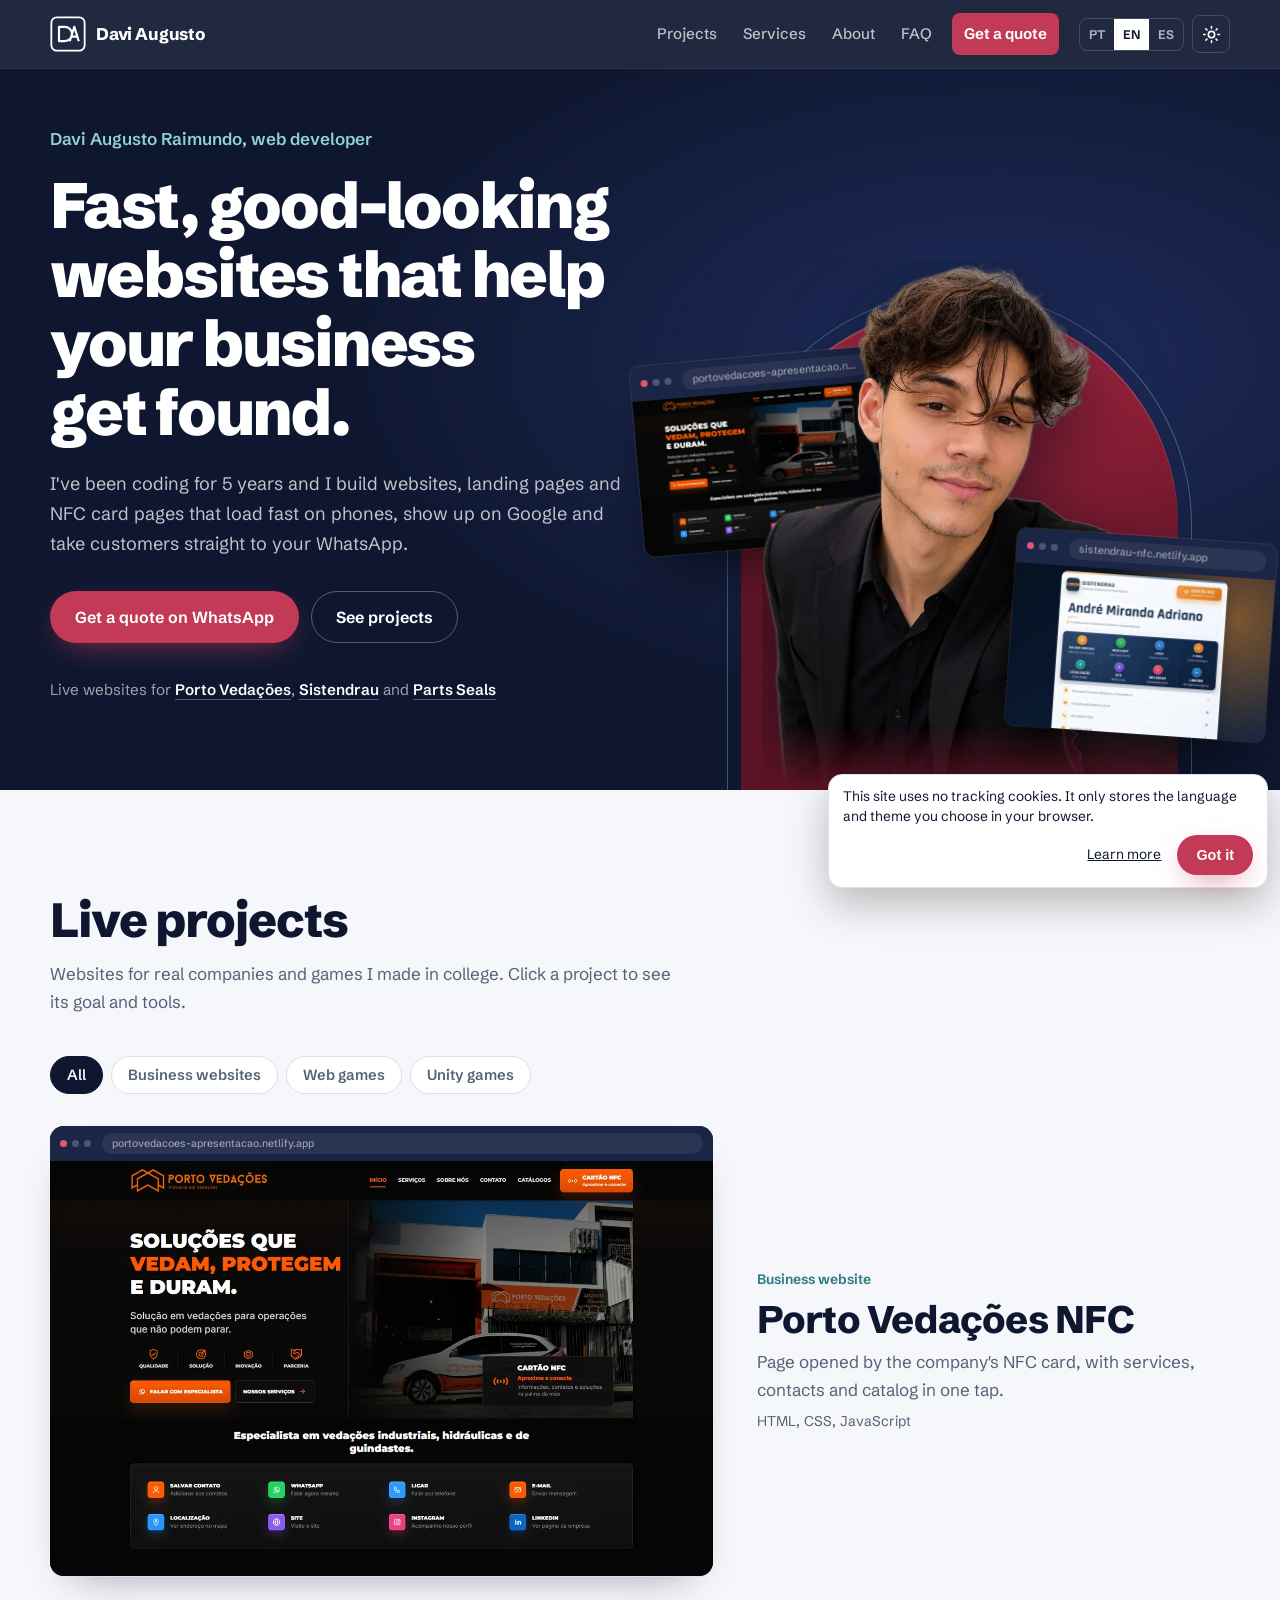
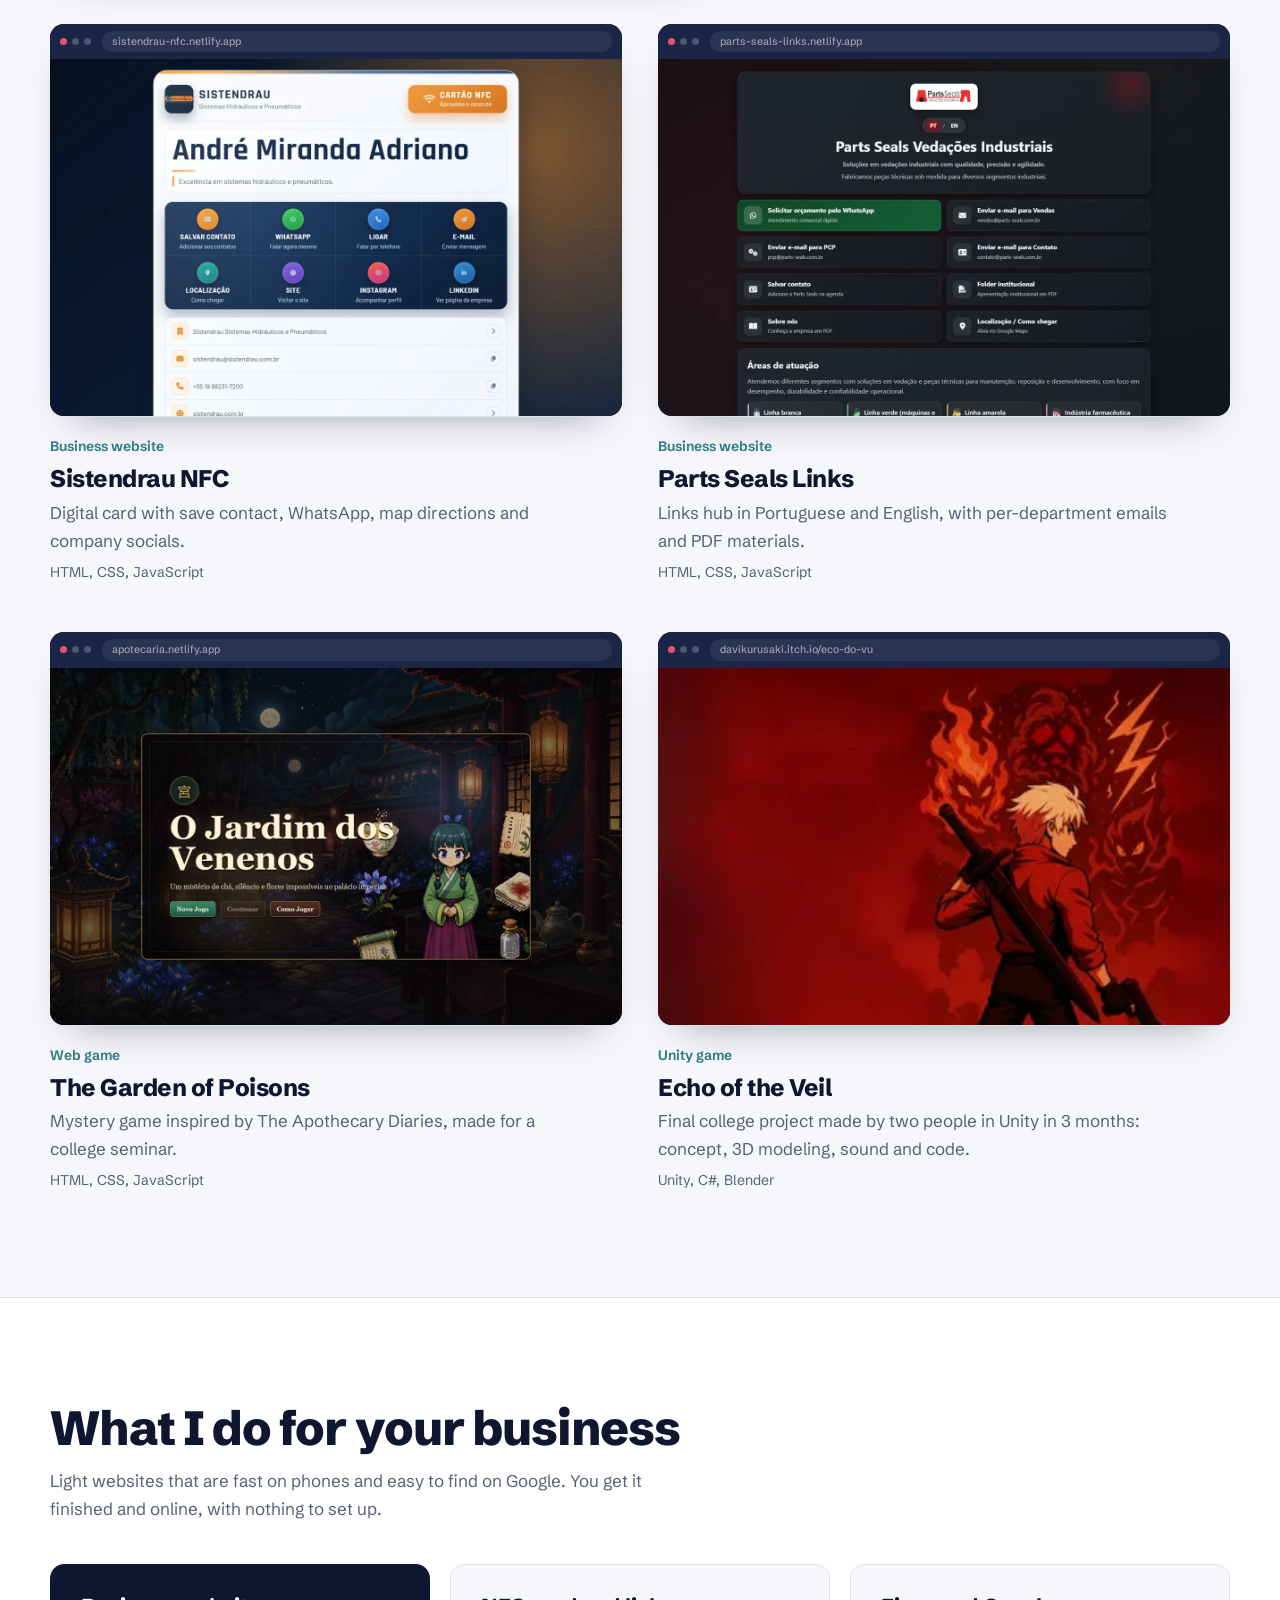
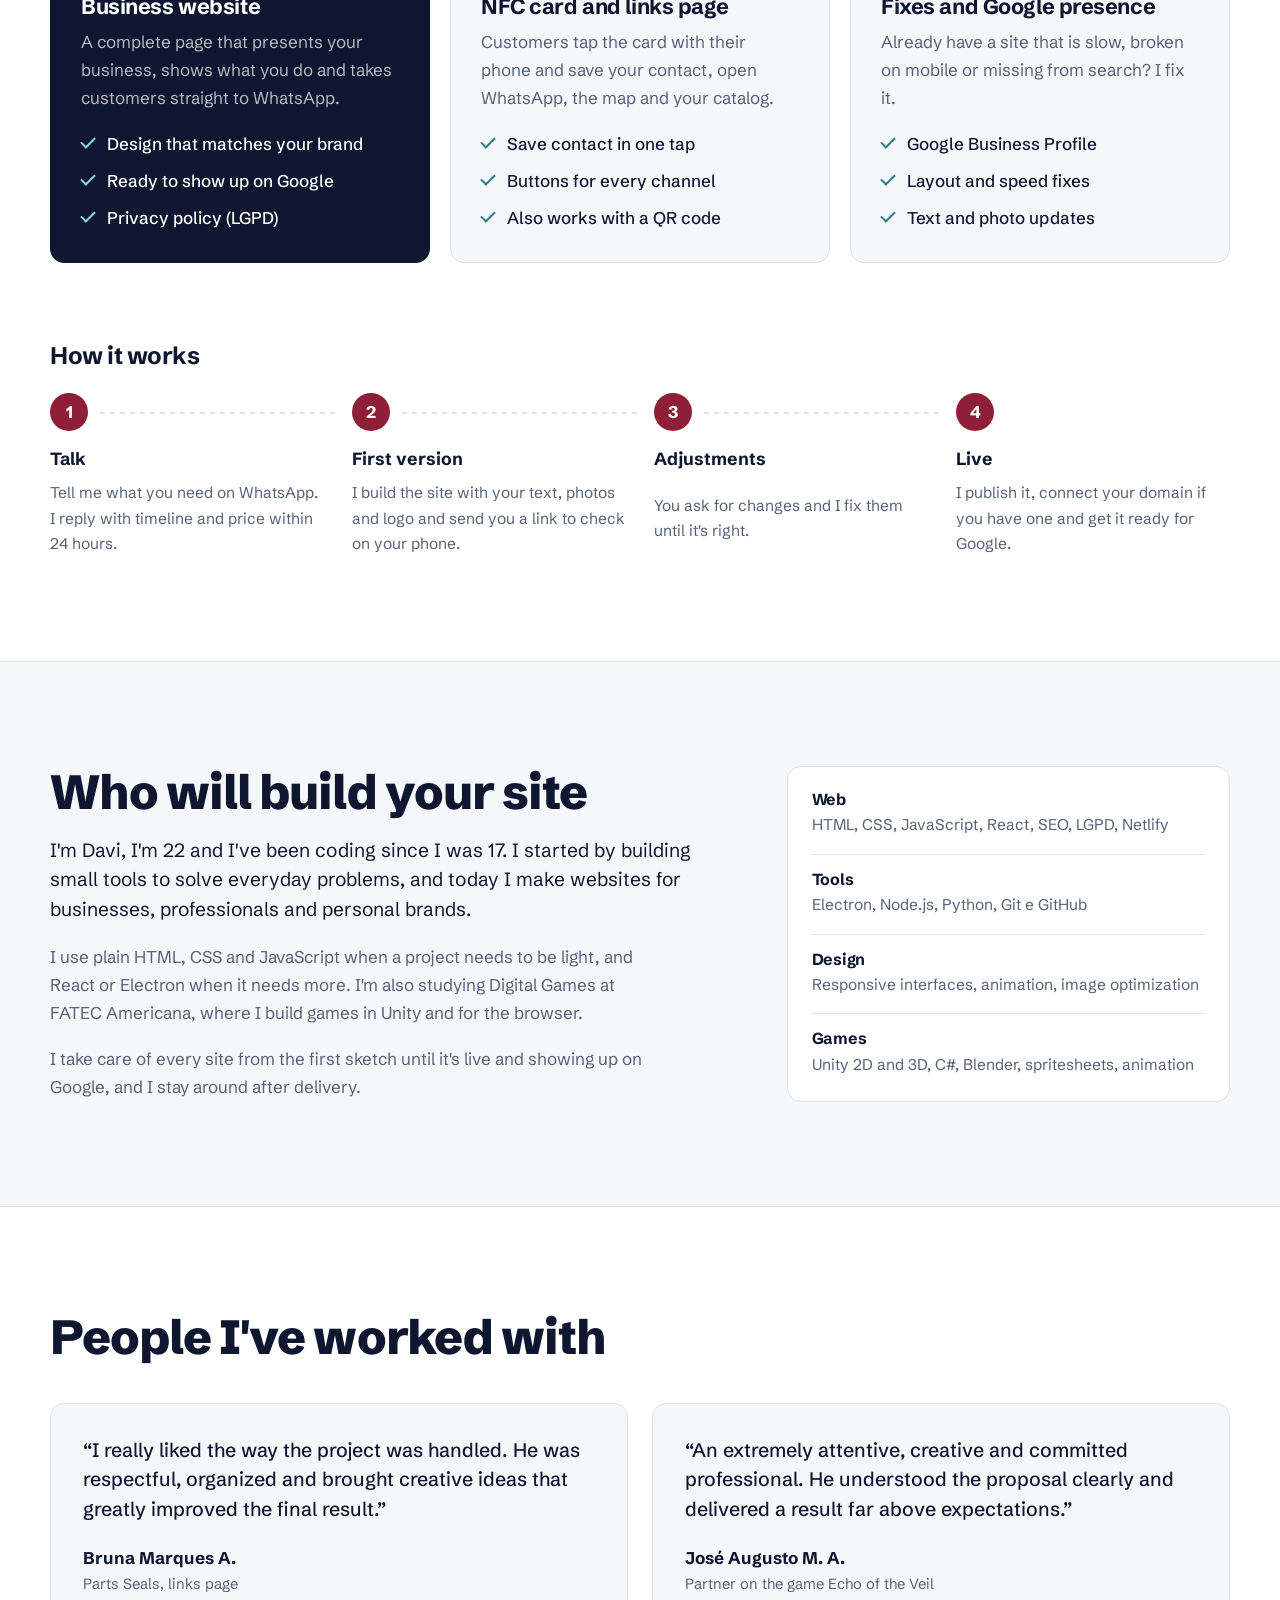
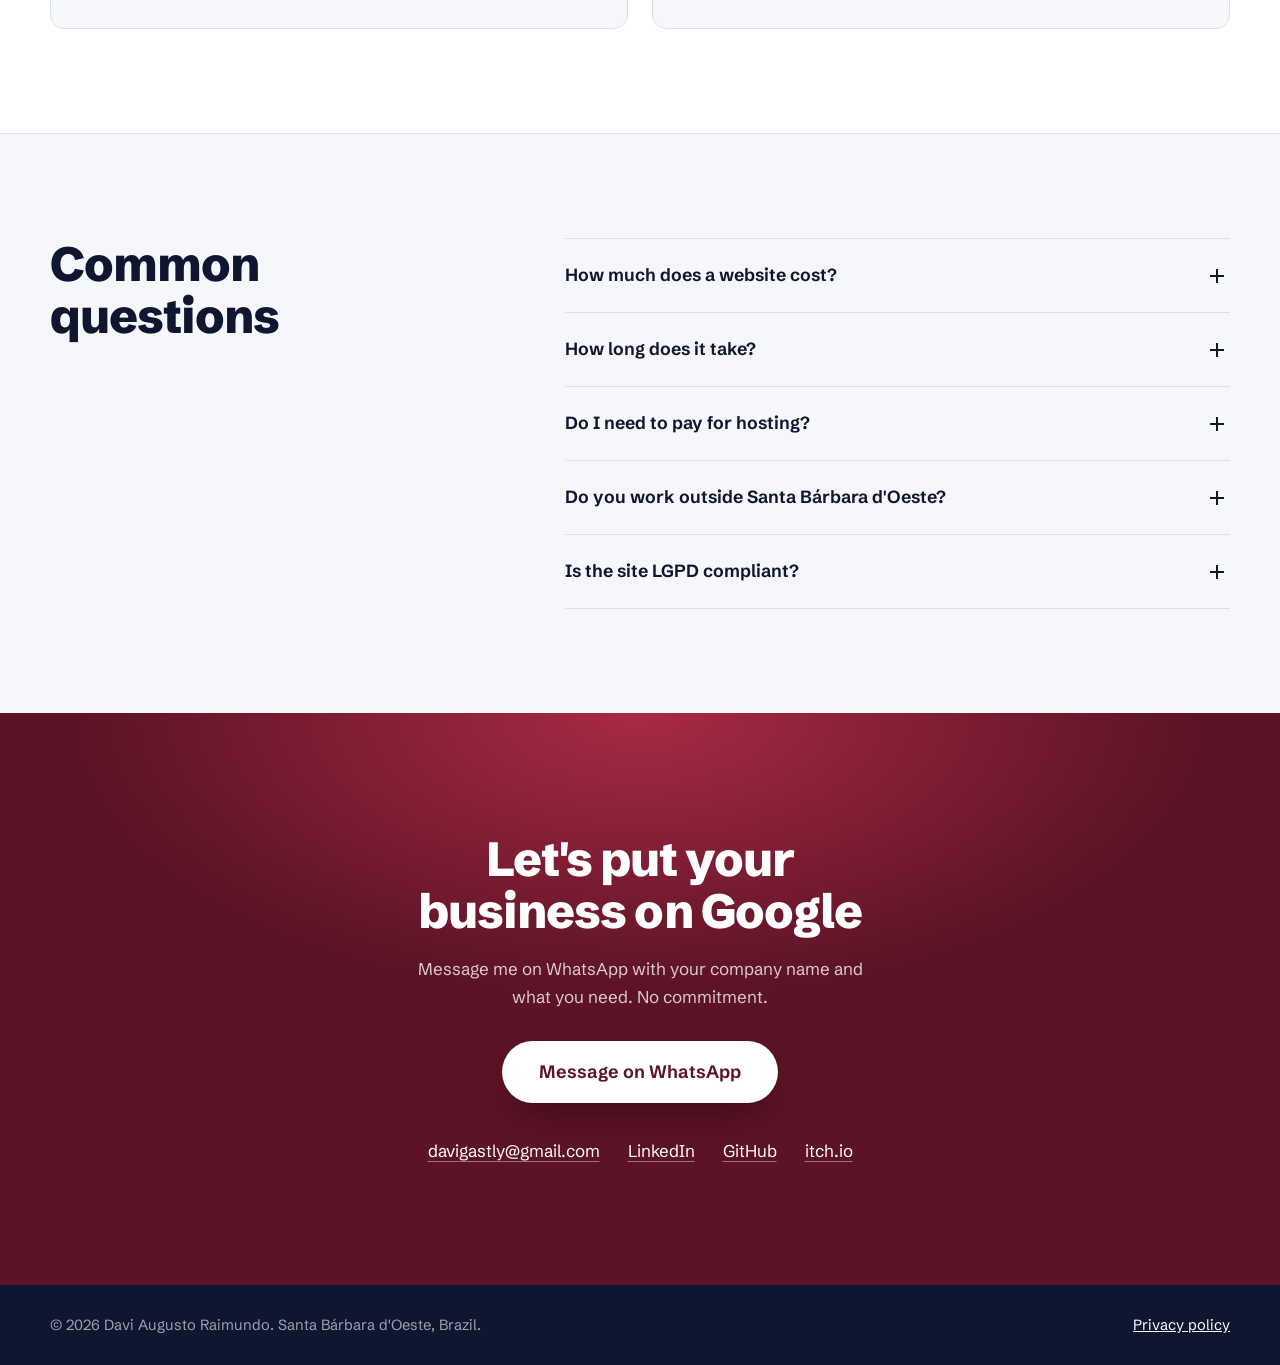
==== commit 81d74c14: "Portfólio v2.1: foco total em desenvolvimento web, novo hero com retrato recortado Co-Authored-By: C" ====
--- a/index.html
+++ b/index.html
@@ -3,13 +3,12 @@
 <head>
 <meta charset="UTF-8">
 <meta name="viewport" content="width=device-width, initial-scale=1">
-<title>Davi Augusto Raimundo | Criação de sites em Santa Bárbara d'Oeste e região</title>
-<meta name="description" content="Desenvolvedor web em Santa Bárbara d'Oeste (SP). Sites para empresas, landing pages, páginas para cartão NFC e jogos web. Orçamento pelo WhatsApp.">
+<title>Davi Augusto Raimundo | Desenvolvedor web e criação de sites</title>
+<meta name="description" content="Davi Augusto Raimundo, desenvolvedor web. Sites para empresas, landing pages e páginas para cartão NFC, rápidos e prontos para o Google. Atendo Santa Bárbara d'Oeste, Americana e todo o Brasil.">
 <meta name="author" content="Davi Augusto Raimundo">
 <meta name="robots" content="index, follow, max-image-preview:large">
 <link rel="canonical" href="https://portfolio-davi-a-raimundo.netlify.app/">
-<meta name="theme-color" content="#EEF2F6" media="(prefers-color-scheme: light)">
-<meta name="theme-color" content="#0E1520" media="(prefers-color-scheme: dark)">
+<meta name="theme-color" content="#0F1730">
 <meta name="geo.region" content="BR-SP">
 <meta name="geo.placename" content="Santa Bárbara d'Oeste">
 
@@ -19,28 +18,28 @@
 <meta property="og:locale:alternate" content="es_ES">
 <meta property="og:site_name" content="Davi Augusto Raimundo">
 <meta property="og:url" content="https://portfolio-davi-a-raimundo.netlify.app/">
-<meta property="og:title" content="Davi Augusto Raimundo | Sites sob medida">
-<meta property="og:description" content="Sites para empresas, landing pages e páginas para cartão NFC, feitos em Santa Bárbara d'Oeste com cuidado de oficina.">
+<meta property="og:title" content="Davi Augusto Raimundo | Desenvolvedor web">
+<meta property="og:description" content="Sites rápidos e bonitos para empresas, landing pages e páginas para cartão NFC.">
 <meta property="og:image" content="https://portfolio-davi-a-raimundo.netlify.app/og-image.png">
 <meta property="og:image:width" content="1200">
 <meta property="og:image:height" content="630">
 <meta property="og:image:alt" content="Portfólio de Davi Augusto Raimundo, desenvolvedor web">
 <meta name="twitter:card" content="summary_large_image">
-<meta name="twitter:title" content="Davi Augusto Raimundo | Sites sob medida">
+<meta name="twitter:title" content="Davi Augusto Raimundo | Desenvolvedor web">
 <meta name="twitter:description" content="Sites para empresas, landing pages e páginas para cartão NFC.">
 <meta name="twitter:image" content="https://portfolio-davi-a-raimundo.netlify.app/og-image.png">
 
 <link rel="icon" href="/favicon.svg" type="image/svg+xml">
 <link rel="apple-touch-icon" href="/apple-touch-icon.png">
 <link rel="manifest" href="/site.webmanifest">
-<link rel="preload" href="/assets/fonts/archivo.woff2" as="font" type="font/woff2" crossorigin>
-<link rel="preload" href="/assets/img/davi-augusto.webp" as="image" fetchpriority="high">
+<link rel="preload" href="/assets/fonts/schibsted.woff2" as="font" type="font/woff2" crossorigin>
+<link rel="preload" href="/assets/img/davi-recorte.webp" as="image" fetchpriority="high">
 <link rel="stylesheet" href="/assets/styles.css">
 <script>try{var t=localStorage.getItem('portfolio-theme');if(t==='dark'||(!t&&matchMedia('(prefers-color-scheme: dark)').matches))document.documentElement.classList.add('dark')}catch(e){}</script>
 
 <script type="application/ld+json">
 {"@context":"https://schema.org","@graph":[
-{"@type":"Person","@id":"https://portfolio-davi-a-raimundo.netlify.app/#davi","name":"Davi Augusto Raimundo","jobTitle":"Desenvolvedor web","image":"https://portfolio-davi-a-raimundo.netlify.app/assets/img/davi-augusto.webp","email":"mailto:davigastly@gmail.com","url":"https://portfolio-davi-a-raimundo.netlify.app/","address":{"@type":"PostalAddress","addressLocality":"Santa Bárbara d'Oeste","addressRegion":"SP","addressCountry":"BR"},"alumniOf":[{"@type":"CollegeOrUniversity","name":"FATEC Americana"},{"@type":"EducationalOrganization","name":"SENAI"}],"knowsAbout":["HTML","CSS","JavaScript","Electron","Unity","C#","Blender","SEO","Landing pages"],"sameAs":["https://br.linkedin.com/in/davi-augusto-raimundo-a44bb13a8","https://github.com/DaviKurusaki","https://davikurusaki.itch.io/"]},
+{"@type":"Person","@id":"https://portfolio-davi-a-raimundo.netlify.app/#davi","name":"Davi Augusto Raimundo","jobTitle":"Desenvolvedor web","image":"https://portfolio-davi-a-raimundo.netlify.app/assets/img/davi-recorte.webp","email":"mailto:davigastly@gmail.com","url":"https://portfolio-davi-a-raimundo.netlify.app/","address":{"@type":"PostalAddress","addressLocality":"Santa Bárbara d'Oeste","addressRegion":"SP","addressCountry":"BR"},"alumniOf":[{"@type":"CollegeOrUniversity","name":"FATEC Americana"}],"knowsAbout":["HTML","CSS","JavaScript","Electron","Unity","C#","Blender","SEO","Landing pages"],"sameAs":["https://br.linkedin.com/in/davi-augusto-raimundo-a44bb13a8","https://github.com/DaviKurusaki","https://davikurusaki.itch.io/"]},
 {"@type":"ProfessionalService","@id":"https://portfolio-davi-a-raimundo.netlify.app/#servico","name":"Davi Augusto Raimundo | Criação de sites","description":"Criação de sites para empresas, landing pages, páginas para cartão NFC e manutenção de sites.","url":"https://portfolio-davi-a-raimundo.netlify.app/","image":"https://portfolio-davi-a-raimundo.netlify.app/og-image.png","telephone":"+55-19-99377-9228","email":"davigastly@gmail.com","priceRange":"$$","founder":{"@id":"https://portfolio-davi-a-raimundo.netlify.app/#davi"},"address":{"@type":"PostalAddress","addressLocality":"Santa Bárbara d'Oeste","addressRegion":"SP","addressCountry":"BR"},"areaServed":[{"@type":"City","name":"Santa Bárbara d'Oeste"},{"@type":"City","name":"Americana"},{"@type":"City","name":"Nova Odessa"},{"@type":"City","name":"Sumaré"},{"@type":"City","name":"Piracicaba"},{"@type":"Country","name":"Brasil"}],"availableLanguage":["Portuguese","English","Spanish"]},
 {"@type":"WebSite","@id":"https://portfolio-davi-a-raimundo.netlify.app/#site","url":"https://portfolio-davi-a-raimundo.netlify.app/","name":"Davi Augusto Raimundo","inLanguage":"pt-BR","publisher":{"@id":"https://portfolio-davi-a-raimundo.netlify.app/#davi"}},
 {"@type":"FAQPage","mainEntity":[
@@ -91,41 +90,28 @@
 <section class="hero" id="inicio">
   <div class="shell hero__grid">
     <div class="hero__text">
-      <p class="hero__where" data-i18n="hero.where">Desenvolvedor web em Santa Bárbara d'Oeste, SP</p>
-      <h1 data-i18n="hero.title">Sites sob medida, feitos com precisão de oficina.</h1>
-      <p class="hero__lead" data-i18n="hero.lead">Sou o Davi Augusto Raimundo. Antes do código, operei torno e fresadora; hoje trabalho com planejamento de produção numa indústria e crio sites para empresas da região. A regra continua a mesma: medir, conferir e só então entregar.</p>
+      <p class="hero__who" data-i18n="hero.where">Davi Augusto Raimundo, desenvolvedor web</p>
+      <h1 data-i18n="hero.title">Sites rápidos e bonitos, feitos pra sua empresa ser encontrada.</h1>
+      <p class="hero__lead" data-i18n="hero.lead">Programo há 5 anos e crio sites, landing pages e páginas para cartão NFC que abrem rápido no celular, aparecem no Google e levam o cliente direto pro seu WhatsApp.</p>
       <div class="hero__ctas">
         <a class="btn btn--main" href="https://wa.me/5519993779228?text=Ol%C3%A1%20Davi%2C%20vi%20seu%20portf%C3%B3lio%20e%20quero%20um%20or%C3%A7amento%20de%20site." target="_blank" rel="noopener" data-i18n="hero.cta1">Pedir orçamento no WhatsApp</a>
-        <a class="btn btn--line" href="#projetos" data-i18n="hero.cta2">Ver projetos</a>
+        <a class="btn btn--ghost" href="#projetos" data-i18n="hero.cta2">Ver projetos</a>
       </div>
-    </div>
-
-    <figure class="drawing" aria-label="Foto de Davi Augusto Raimundo com cotas de desenho técnico">
-      <div class="drawing__photo">
-        <img src="/assets/img/davi-augusto.webp" srcset="/assets/img/davi-augusto-400.webp 400w, /assets/img/davi-augusto.webp 800w" sizes="(max-width: 900px) 70vw, 400px" width="800" height="1000" alt="Davi Augusto Raimundo, de blazer preto, sorrindo" fetchpriority="high">
+      <p class="hero__clients"><span data-i18n="hero.clients">Sites no ar para</span> <a href="https://portovedacoes-apresentacao.netlify.app/" target="_blank" rel="noopener">Porto Vedações</a>, <a href="https://sistendrau-nfc.netlify.app/" target="_blank" rel="noopener">Sistendrau</a> <span data-i18n="hero.and">e</span> <a href="https://parts-seals-links.netlify.app/" target="_blank" rel="noopener">Parts Seals</a></p>
+    </div>
+
+    <div class="stage" id="stage">
+      <div class="stage__arch" aria-hidden="true"></div>
+      <div class="win win--a" aria-hidden="true">
+        <span class="win__bar"><i></i><i></i><i></i><b>portovedacoes-apresentacao.netlify.app</b></span>
+        <img src="/assets/img/projetos/porto-vedacoes.webp" width="1280" height="800" alt="">
       </div>
-      <svg class="cotas" viewBox="0 0 520 600" aria-hidden="true">
-        <g class="cota">
-          <path d="M60 30v34M460 30v34M60 46h400"/><path class="seta" d="M60 46l12-5v10zM460 46l-12-5v10z"/>
-        </g>
-        <g class="cota">
-          <path d="M488 80h-28M488 560h-28M480 80v480"/><path class="seta" d="M480 80l-5 12h10zM480 560l-5-12h10z"/>
-        </g>
-        <g class="cota lider"><path d="M90 470l-60 70h-20"/><circle cx="90" cy="470" r="4"/></g>
-      </svg>
-      <span class="tag tag--top" data-i18n="hero.c1">4 anos programando</span>
-      <span class="tag tag--side" data-i18n="hero.c2">5 projetos no ar</span>
-      <span class="tag tag--lead" data-i18n="hero.c3">resposta em até 24 h</span>
-    </figure>
-  </div>
-
-  <div class="shell">
-    <dl class="carimbo">
-      <div><dt data-i18n="stamp.a">Desenho</dt><dd data-i18n="stamp.av">Portfólio</dd></div>
-      <div><dt data-i18n="stamp.b">Autor</dt><dd>Davi Augusto Raimundo</dd></div>
-      <div><dt data-i18n="stamp.c">Escala</dt><dd data-i18n="stamp.cv">1:1, do celular ao monitor</dd></div>
-      <div><dt data-i18n="stamp.d">Revisão</dt><dd>2026</dd></div>
-    </dl>
+      <img class="stage__me" src="/assets/img/davi-recorte.webp" srcset="/assets/img/davi-recorte-380.webp 380w, /assets/img/davi-recorte.webp 760w" sizes="(max-width: 960px) 62vw, 380px" width="760" height="970" alt="Davi Augusto Raimundo, desenvolvedor web, de blazer preto" fetchpriority="high">
+      <div class="win win--b" aria-hidden="true">
+        <span class="win__bar"><i></i><i></i><i></i><b>sistendrau-nfc.netlify.app</b></span>
+        <img src="/assets/img/projetos/sistendrau.webp" width="1280" height="800" alt="">
+      </div>
+    </div>
   </div>
 </section>
 
@@ -145,7 +131,7 @@
     <ul class="works">
       <li class="work work--wide" data-cat="site" data-id="porto">
         <button type="button" class="work__open" aria-haspopup="dialog">
-          <span class="work__img"><img src="/assets/img/projetos/porto-vedacoes.webp" width="1280" height="800" loading="lazy" alt="Página da Porto Vedações com chamada principal e atalhos de contato"></span>
+          <span class="work__img"><span class="win__bar"><i></i><i></i><i></i><b>portovedacoes-apresentacao.netlify.app</b></span><img src="/assets/img/projetos/porto-vedacoes.webp" width="1280" height="800" loading="lazy" alt="Página da Porto Vedações com chamada principal e atalhos de contato"></span>
           <span class="work__body">
             <span class="work__cat" data-i18n="cat.site">Site para empresa</span>
             <span class="work__name">Porto Vedações NFC</span>
@@ -156,7 +142,7 @@
       </li>
       <li class="work" data-cat="site" data-id="sistendrau">
         <button type="button" class="work__open" aria-haspopup="dialog">
-          <span class="work__img"><img src="/assets/img/projetos/sistendrau.webp" width="1280" height="800" loading="lazy" alt="Cartão digital da Sistendrau com botões de WhatsApp, ligação e localização"></span>
+          <span class="work__img"><span class="win__bar"><i></i><i></i><i></i><b>sistendrau-nfc.netlify.app</b></span><img src="/assets/img/projetos/sistendrau.webp" width="1280" height="800" loading="lazy" alt="Cartão digital da Sistendrau com botões de WhatsApp, ligação e localização"></span>
           <span class="work__body">
             <span class="work__cat" data-i18n="cat.site">Site para empresa</span>
             <span class="work__name">Sistendrau NFC</span>
@@ -167,7 +153,7 @@
       </li>
       <li class="work" data-cat="site" data-id="parts">
         <button type="button" class="work__open" aria-haspopup="dialog">
-          <span class="work__img"><img src="/assets/img/projetos/parts-seals.webp" width="1280" height="800" loading="lazy" alt="Página de links da Parts Seals com orçamento por WhatsApp e e-mails por setor"></span>
+          <span class="work__img"><span class="win__bar"><i></i><i></i><i></i><b>parts-seals-links.netlify.app</b></span><img src="/assets/img/projetos/parts-seals.webp" width="1280" height="800" loading="lazy" alt="Página de links da Parts Seals com orçamento por WhatsApp e e-mails por setor"></span>
           <span class="work__body">
             <span class="work__cat" data-i18n="cat.site">Site para empresa</span>
             <span class="work__name">Parts Seals Links</span>
@@ -178,7 +164,7 @@
       </li>
       <li class="work" data-cat="web-game" data-id="jardim">
         <button type="button" class="work__open" aria-haspopup="dialog">
-          <span class="work__img"><img src="/assets/img/projetos/apotecaria.webp" width="1280" height="800" loading="lazy" alt="Tela inicial do jogo O Jardim dos Venenos em pixel art"></span>
+          <span class="work__img"><span class="win__bar"><i></i><i></i><i></i><b>apotecaria.netlify.app</b></span><img src="/assets/img/projetos/apotecaria.webp" width="1280" height="800" loading="lazy" alt="Tela inicial do jogo O Jardim dos Venenos em pixel art"></span>
           <span class="work__body">
             <span class="work__cat" data-i18n="cat.web">Jogo web</span>
             <span class="work__name" data-i18n="p.jardim.t">O Jardim dos Venenos</span>
@@ -189,7 +175,7 @@
       </li>
       <li class="work" data-cat="unity" data-id="eco">
         <button type="button" class="work__open" aria-haspopup="dialog">
-          <span class="work__img"><img src="/assets/img/projetos/eco-do-veu.webp" width="347" height="216" loading="lazy" alt="Arte do jogo Eco do Véu: personagem de cabelo branco com espada diante de chamas"></span>
+          <span class="work__img"><span class="win__bar"><i></i><i></i><i></i><b>davikurusaki.itch.io/eco-do-vu</b></span><img src="/assets/img/projetos/eco-do-veu.webp" width="347" height="216" loading="lazy" alt="Arte do jogo Eco do Véu: personagem de cabelo branco com espada diante de chamas"></span>
           <span class="work__body">
             <span class="work__cat" data-i18n="cat.unity">Jogo Unity</span>
             <span class="work__name" data-i18n="p.eco.t">Eco do Véu</span>
@@ -269,16 +255,16 @@
 <section class="sec" id="sobre" aria-labelledby="t-sobre">
   <div class="shell sobre">
     <div>
-      <h2 id="t-sobre" data-i18n="about.title">Do torno ao código</h2>
-      <p data-i18n="about.p1">Fiz Mecânica de Usinagem no SENAI e trabalhei operando máquinas, onde um décimo de milímetro decide se a peça serve ou vai pro lixo. Hoje trabalho no planejamento de produção de uma indústria de vedações e curso Jogos Digitais na FATEC Americana.</p>
-      <p data-i18n="about.p2">Programo há 4 anos. Comecei automatizando planilhas e controles da fábrica, criei um sistema desktop de produção em Electron e passei a fazer sites para empresas da região. Também desenvolvo jogos na Unity e para navegador.</p>
-      <p data-i18n="about.p3">Gosto de entregar coisas que funcionam no primeiro dia e continuam funcionando no centésimo.</p>
+      <h2 id="t-sobre" data-i18n="about.title">Quem vai fazer seu site</h2>
+      <p data-i18n="about.p1">Sou o Davi, tenho 22 anos e programo desde os 17. Comecei criando pequenas ferramentas para resolver problemas do dia a dia e hoje faço sites para empresas, profissionais e marcas pessoais.</p>
+      <p data-i18n="about.p2">Uso HTML, CSS e JavaScript puros quando o projeto pede leveza, e React ou Electron quando pede mais. Também curso Jogos Digitais na FATEC Americana, onde desenvolvo jogos na Unity e para navegador.</p>
+      <p data-i18n="about.p3">Cuido de cada site do primeiro esboço até ele estar no ar e aparecendo no Google, e continuo por perto depois da entrega.</p>
     </div>
     <div class="skills">
       <div><h3 data-i18n="sk.web">Web</h3><p>HTML, CSS, JavaScript, React, SEO, LGPD, Netlify</p></div>
-      <div><h3 data-i18n="sk.sys">Sistemas</h3><p>Electron, Node.js, Python, Excel VBA</p></div>
+      <div><h3 data-i18n="sk.sys">Ferramentas</h3><p>Electron, Node.js, Python, Git e GitHub</p></div>
+      <div><h3 data-i18n="sk.design">Design</h3><p data-i18n="sk.designv">Interfaces responsivas, animações, otimização de imagens</p></div>
       <div><h3 data-i18n="sk.game">Jogos</h3><p data-i18n="sk.gamev">Unity 2D e 3D, C#, Blender, spritesheets, animação</p></div>
-      <div><h3 data-i18n="sk.lang">Idiomas</h3><p data-i18n="sk.langv">Português nativo, inglês intermediário</p></div>
     </div>
   </div>
 </section>
@@ -314,7 +300,7 @@
 
 <section class="contato" id="contato" aria-labelledby="t-cont">
   <div class="shell contato__in">
-    <h2 id="t-cont" data-i18n="ct.title">Vamos tirar seu site do papel?</h2>
+    <h2 id="t-cont" data-i18n="ct.title">Vamos colocar sua empresa no Google?</h2>
     <p data-i18n="ct.sub">Me chama no WhatsApp com o nome da sua empresa e o que você precisa. Sem compromisso.</p>
     <a class="btn btn--big" href="https://wa.me/5519993779228?text=Ol%C3%A1%20Davi%2C%20vi%20seu%20portf%C3%B3lio%20e%20quero%20um%20or%C3%A7amento%20de%20site." target="_blank" rel="noopener" data-i18n="ct.wa">Chamar no WhatsApp</a>
     <ul class="contato__alt">
--- a/assets/styles.css
+++ b/assets/styles.css
@@ -1,232 +1,207 @@
-@font-face{font-family:"Archivo";src:url(/assets/fonts/archivo.woff2) format("woff2");font-weight:100 900;font-stretch:62% 125%;font-display:swap}
+/*
+  Voz: confiante, direta, de quem entrega site pronto.
+  Ideia: a vitrine de um desenvolvedor web: ele e as janelas dos sites que fez.
+  Imagem: retrato recortado num arco vinho, com janelas de navegador dos projetos reais flutuando.
+  Cor e tipo: azul-noite, vinho e verde-água; Schibsted Grotesk em pesos fortes.
+  Layout: faixa noturna no topo e no contato, seções claras no meio.
+*/
+@font-face{font-family:"Schibsted";src:url(/assets/fonts/schibsted.woff2) format("woff2");font-weight:400 900;font-display:swap}
 
 :root{
-  --paper:#EEF2F6;--panel:#F8FAFC;--ink:#121A26;--muted:#556275;--line:#C6D0DC;
-  --blue:#2350E6;--blue-ink:#fff;--cota:#E2601A;
-  --grid:rgba(35,80,230,.07);
-  --r:8px;--shell:1140px;
-  --ease:cubic-bezier(.2,.7,.2,1);
-}
-.dark{
-  --paper:#0E1520;--panel:#142031;--ink:#E8EEF5;--muted:#9AA8BA;--line:#27364C;
-  --blue:#7B95FF;--blue-ink:#0E1520;--cota:#FF8C4A;--grid:rgba(123,149,255,.07);
-}
+  --night:#0F1730;--night-2:#18234A;--wine:#8E1F36;--wine-2:#5C1325;--cta:#C23A55;--teal:#2F7D86;
+  --bg:#F6F7FA;--surface:#fff;--ink:#0F1730;--muted:#566177;--line:#DCE0E8;
+  --r:14px;--shell:1180px;--ease:cubic-bezier(.2,.75,.15,1);
+}
+.dark{--bg:#0A1022;--surface:#111A33;--ink:#EEF1F7;--muted:#A3ACBF;--line:#232D4A;--teal:#66B7C0;--wine:#C2405A}
 *,*::before,*::after{box-sizing:border-box}
 html{scroll-behavior:smooth;scroll-padding-top:84px;-webkit-text-size-adjust:100%}
-body{margin:0;background:var(--paper);color:var(--ink);font:400 1.0625rem/1.65 "Archivo",system-ui,sans-serif;font-stretch:100%;-webkit-font-smoothing:antialiased;transition:background .3s,color .3s}
+body{margin:0;background:var(--bg);color:var(--ink);font:400 1.0625rem/1.65 "Schibsted",system-ui,sans-serif;-webkit-font-smoothing:antialiased;overflow-x:clip}
 img{max-width:100%;height:auto;display:block}
 a{color:inherit}
-h1,h2,h3,h4{margin:0;font-stretch:118%;line-height:1.08;letter-spacing:-.01em}
+h1,h2,h3,h4{margin:0;line-height:1.08;letter-spacing:-.02em;text-wrap:balance}
 p{margin:0}
 .shell{width:min(var(--shell),100% - 40px);margin-inline:auto}
-:focus-visible{outline:3px solid var(--cota);outline-offset:3px;border-radius:4px}
-.skip{position:absolute;left:-999px;top:8px;background:var(--ink);color:var(--paper);padding:8px 14px;z-index:99;border-radius:6px}
+:focus-visible{outline:3px solid var(--cta);outline-offset:3px;border-radius:6px}
+.skip{position:absolute;left:-999px;top:8px;background:#fff;color:var(--night);padding:8px 14px;z-index:99;border-radius:8px}
 .skip:focus{left:12px}
 
-/* topo */
-.topbar{position:sticky;top:0;z-index:50;background:color-mix(in srgb,var(--paper) 88%,transparent);backdrop-filter:blur(12px);border-bottom:1px solid var(--line)}
+/* topo (sempre noturno, continua no hero) */
+.topbar{position:sticky;top:0;z-index:50;background:color-mix(in srgb,var(--night) 92%,transparent);backdrop-filter:blur(14px);color:#fff;border-bottom:1px solid rgba(255,255,255,.08)}
 .topbar__in{display:flex;align-items:center;gap:20px;height:68px}
-.mark{display:inline-flex;align-items:center;gap:10px;text-decoration:none;font-weight:700;font-stretch:112%;color:var(--ink)}
-.nav{display:flex;gap:4px;margin-left:auto}
-.nav a{text-decoration:none;padding:8px 12px;border-radius:6px;font-weight:500;font-size:.95rem;color:var(--muted)}
-.nav a:hover{color:var(--ink)}
-.nav .nav__cta{color:var(--blue);font-weight:650}
+.mark{display:inline-flex;align-items:center;gap:10px;text-decoration:none;font-weight:750;letter-spacing:-.01em}
+.nav{display:flex;gap:2px;margin-left:auto}
+.nav a{text-decoration:none;padding:8px 12px;border-radius:8px;font-weight:500;font-size:.95rem;color:rgba(255,255,255,.72)}
+.nav a:hover{color:#fff;background:rgba(255,255,255,.06)}
+.nav .nav__cta{color:#fff;background:var(--cta);margin-left:6px;font-weight:650}
+.nav .nav__cta:hover{background:#d24764}
 .tools{display:flex;align-items:center;gap:8px}
-.lang{display:flex;border:1px solid var(--line);border-radius:6px;overflow:hidden}
-.lang button{border:0;background:none;color:var(--muted);font:600 .78rem "Archivo";padding:7px 9px;cursor:pointer}
-.lang button[aria-pressed=true]{background:var(--ink);color:var(--paper)}
-.icon-btn{width:38px;height:38px;display:grid;place-items:center;border:1px solid var(--line);border-radius:6px;background:none;color:var(--ink);cursor:pointer}
+.lang{display:flex;border:1px solid rgba(255,255,255,.16);border-radius:8px;overflow:hidden}
+.lang button{border:0;background:none;color:rgba(255,255,255,.65);font:650 .78rem "Schibsted";padding:8px 9px;cursor:pointer}
+.lang button[aria-pressed=true]{background:#fff;color:var(--night)}
+.icon-btn{width:38px;height:38px;display:grid;place-items:center;border:1px solid rgba(255,255,255,.16);border-radius:8px;background:none;color:#fff;cursor:pointer}
 .icon-btn svg{width:19px;height:19px;fill:none;stroke:currentColor;stroke-width:2;stroke-linecap:round}
 .i-moon,.dark .i-sun{display:none}.dark .i-moon{display:block}
 .burger{display:none}
 
 /* botões */
-.btn{display:inline-flex;align-items:center;justify-content:center;min-height:50px;padding:0 22px;border-radius:var(--r);font-weight:650;text-decoration:none;font-size:1rem;border:1.5px solid transparent;cursor:pointer;transition:transform .2s var(--ease),background .2s}
-.btn--main{background:var(--blue);color:var(--blue-ink)}
-.btn--main:hover{transform:translateY(-2px)}
+.btn{display:inline-flex;align-items:center;justify-content:center;min-height:52px;padding:0 24px;border-radius:999px;font-weight:650;text-decoration:none;font-size:1rem;border:1.5px solid transparent;cursor:pointer;transition:transform .25s var(--ease),background .2s,box-shadow .25s}
+.btn--main{background:var(--cta);color:#fff;box-shadow:0 10px 30px -10px rgba(194,58,85,.7)}
+.btn--main:hover{transform:translateY(-2px);box-shadow:0 16px 36px -12px rgba(194,58,85,.85)}
+.btn--ghost{border-color:rgba(255,255,255,.3);color:#fff}
+.btn--ghost:hover{border-color:#fff;background:rgba(255,255,255,.06)}
 .btn--line{border-color:var(--ink);color:var(--ink)}
-.btn--line:hover{background:var(--ink);color:var(--paper)}
-.btn--sm{min-height:40px;padding:0 16px;font-size:.9rem}
+.btn--line:hover{background:var(--ink);color:var(--bg)}
+.btn--sm{min-height:40px;padding:0 18px;font-size:.9rem}
 
 /* hero */
-.hero{position:relative;padding:56px 0 40px;background-image:linear-gradient(var(--grid) 1px,transparent 1px),linear-gradient(90deg,var(--grid) 1px,transparent 1px);background-size:28px 28px;background-position:center top}
-.hero__grid{display:grid;grid-template-columns:1.1fr .9fr;gap:48px;align-items:center}
-.hero__where{font-weight:600;color:var(--cota);font-size:.98rem;margin-bottom:18px}
-.hero h1{font-size:clamp(2.3rem,4.9vw,4.1rem);font-weight:800;font-stretch:120%;max-width:15ch;letter-spacing:-.02em}
-.hero__lead{margin-top:22px;max-width:54ch;color:var(--muted);font-size:1.12rem}
-.hero__ctas{display:flex;flex-wrap:wrap;gap:12px;margin-top:30px}
-
-.drawing{position:relative;margin:0;justify-self:center;width:min(440px,100%);aspect-ratio:520/600}
-.drawing__photo{position:absolute;left:11.5%;top:13.3%;width:77%;height:80%;border-radius:4px;overflow:hidden;background:var(--panel);border:1.5px solid var(--ink)}
-.drawing__photo img{width:100%;height:100%;object-fit:cover}
-.cotas{position:absolute;inset:0;width:100%;height:100%;overflow:visible}
-.cotas path,.cotas circle{fill:none;stroke:var(--cota);stroke-width:1.6}
-.cotas .seta,.cotas circle{fill:var(--cota);stroke:none}
-.tag{position:absolute;font-size:.82rem;font-weight:600;font-stretch:88%;color:var(--cota);background:var(--paper);padding:2px 8px;white-space:nowrap}
-.tag--top{left:50%;top:5.2%;transform:translate(-50%,-50%)}
-.tag--side{right:7.7%;top:53%;transform:translate(50%,-50%) rotate(90deg)}
-.tag--lead{left:-2%;bottom:5%;transform:translateX(-100%) translateY(50%);padding-right:4px}
-
-/* animação única de abertura: cotas sendo desenhadas */
+.hero{background:radial-gradient(1100px 600px at 78% 40%,#1E2C5C 0%,transparent 60%),var(--night);color:#fff;padding:56px 0 0;overflow:hidden}
+.hero__grid{display:grid;grid-template-columns:1.05fr .95fr;gap:40px;align-items:end}
+.hero__text{padding-bottom:88px;align-self:center}
+.hero__who{font-weight:600;color:#8FD3DA;margin-bottom:18px}
+.hero h1{font-size:clamp(2.4rem,5vw,4.3rem);font-weight:850;max-width:14ch;letter-spacing:-.035em}
+.hero__lead{margin-top:22px;max-width:52ch;color:rgba(255,255,255,.74);font-size:1.13rem}
+.hero__ctas{display:flex;flex-wrap:wrap;gap:12px;margin-top:32px}
+.hero__clients{margin-top:34px;font-size:.95rem;color:rgba(255,255,255,.6)}
+.hero__clients a{color:#fff;font-weight:600;text-decoration:underline;text-decoration-color:rgba(255,255,255,.3);text-underline-offset:4px}
+.hero__clients a:hover{text-decoration-color:#fff}
+
+.stage{position:relative;width:min(520px,100%);aspect-ratio:520/620;justify-self:center;--mx:0;--my:0}
+.stage__arch{position:absolute;left:8%;right:8%;top:22%;bottom:0;border-radius:999px 999px 0 0;background:radial-gradient(120% 70% at 50% 0%,#B5304C 0%,var(--wine) 45%,var(--wine-2) 100%);box-shadow:inset 0 2px 0 rgba(255,255,255,.18)}
+.dark .stage__arch{background:radial-gradient(120% 70% at 50% 0%,#B5304C 0%,#8E1F36 45%,#5C1325 100%)}
+.stage__arch::after{content:"";position:absolute;inset:-14px -14px 0;border:1.5px solid rgba(143,211,218,.35);border-bottom:0;border-radius:999px 999px 0 0}
+.stage__me{position:absolute;left:12%;bottom:0;width:80%;z-index:3;filter:drop-shadow(0 0 1px rgba(255,255,255,.35)) drop-shadow(0 24px 36px rgba(4,8,20,.55));-webkit-mask-image:linear-gradient(#000 88%,transparent);mask-image:linear-gradient(#000 88%,transparent);transform:translate(calc(var(--mx)*-6px),calc(var(--my)*-4px))}
+.win{position:absolute;border-radius:10px;overflow:hidden;background:#1B2546;box-shadow:0 30px 60px -20px rgba(0,0,0,.7),0 0 0 1px rgba(255,255,255,.1)}
+.win img{width:100%;aspect-ratio:16/10;object-fit:cover}
+.win--a{left:-12%;top:30%;width:48%;z-index:2;transform:translate(calc(var(--mx)*14px),calc(var(--my)*10px)) rotate(-5deg)}
+.win--b{right:-10%;bottom:9%;width:50%;z-index:4;transform:translate(calc(var(--mx)*22px),calc(var(--my)*16px)) rotate(4deg)}
+.win__bar{display:flex;align-items:center;gap:5px;padding:7px 10px;background:#1B2546;color:rgba(255,255,255,.55);font-size:.66rem;min-width:0}
+.win__bar i{width:7px;height:7px;border-radius:50%;background:rgba(255,255,255,.22);flex:none}
+.win__bar i:first-child{background:#E3566F}
+.win__bar b{font-weight:500;margin-left:6px;white-space:nowrap;overflow:hidden;text-overflow:ellipsis;background:rgba(255,255,255,.07);padding:2px 10px;border-radius:99px;flex:1;min-width:0}
+
+/* abertura: uma sequência só */
 @media (prefers-reduced-motion:no-preference){
-  .cotas path{stroke-dasharray:520;stroke-dashoffset:520;animation:traco 1.1s var(--ease) forwards}
-  .cotas .cota:nth-child(2) path{animation-delay:.35s}
-  .cotas .cota:nth-child(3) path{animation-delay:.7s}
-  .cotas .seta,.cotas circle,.tag{opacity:0;animation:surge .4s ease forwards}
-  .tag--top,.cota:nth-child(1) .seta{animation-delay:.9s}
-  .tag--side,.cota:nth-child(2) .seta{animation-delay:1.25s}
-  .tag--lead,.cotas circle{animation-delay:1.6s}
-  .drawing__photo{clip-path:inset(0 0 100% 0);animation:revela .9s var(--ease) .1s forwards}
-}
-@keyframes traco{to{stroke-dashoffset:0}}
-@keyframes surge{to{opacity:1}}
-@keyframes revela{to{clip-path:inset(0)}}
-
-.carimbo{display:grid;grid-template-columns:repeat(4,auto);justify-content:end;margin:44px 0 0;border:1.5px solid var(--ink);width:fit-content;margin-left:auto;background:var(--paper)}
-.carimbo div{padding:8px 16px;border-left:1px solid var(--line)}
-.carimbo div:first-child{border-left:0}
-.carimbo dt{font-size:.72rem;color:var(--muted);font-stretch:85%}
-.carimbo dd{margin:0;font-weight:600;font-size:.9rem}
+  .stage__arch{transform-origin:bottom;animation:arco .9s var(--ease) both}
+  .stage__me{animation:sobe 1s var(--ease) .25s both}
+  .win--a{animation:entraA .9s var(--ease) .6s both}
+  .win--b{animation:entraB .9s var(--ease) .75s both}
+  .hero__text>*{animation:sobe .8s var(--ease) both}
+  .hero__text>*:nth-child(2){animation-delay:.08s}.hero__text>*:nth-child(3){animation-delay:.16s}
+  .hero__text>*:nth-child(4){animation-delay:.24s}.hero__text>*:nth-child(5){animation-delay:.32s}
+}
+@keyframes arco{from{transform:scaleY(.55);opacity:0}}
+@keyframes sobe{from{opacity:0;translate:0 28px}}
+@keyframes entraA{from{opacity:0;translate:-40px 0}}
+@keyframes entraB{from{opacity:0;translate:40px 0}}
 
 /* seções */
-.sec{padding:96px 0}
-.sec--tint{background:var(--panel);border-block:1px solid var(--line)}
-.sec__head{max-width:640px;margin-bottom:36px}
-.sec h2,.contato h2,.faq h2{font-size:clamp(1.9rem,3.6vw,2.8rem);font-weight:780}
+.sec{padding:104px 0}
+.sec--tint{background:var(--surface);border-block:1px solid var(--line)}
+.sec__head{max-width:640px;margin-bottom:40px}
+.sec h2,.contato h2,.faq h2{font-size:clamp(2rem,3.8vw,3rem);font-weight:820}
 .sec__head p{margin-top:14px;color:var(--muted)}
 
 /* projetos */
-.filters{display:flex;flex-wrap:wrap;gap:8px;margin-bottom:28px}
-.filters button{font:550 .92rem "Archivo";padding:8px 14px;border-radius:6px;border:1px solid var(--line);background:none;color:var(--muted);cursor:pointer}
-.filters button[aria-pressed=true]{border-color:var(--ink);color:var(--ink);box-shadow:inset 0 -2px 0 var(--cota)}
-.works{list-style:none;margin:0;padding:0;display:grid;grid-template-columns:repeat(2,1fr);gap:40px 32px}
+.filters{display:flex;flex-wrap:wrap;gap:8px;margin-bottom:32px}
+.filters button{font:600 .92rem "Schibsted";padding:9px 16px;border-radius:999px;border:1px solid var(--line);background:var(--surface);color:var(--muted);cursor:pointer}
+.filters button[aria-pressed=true]{background:var(--ink);border-color:var(--ink);color:var(--bg)}
+.works{list-style:none;margin:0;padding:0;display:grid;grid-template-columns:repeat(2,minmax(0,1fr));gap:48px 36px}
 .work[hidden]{display:none}
-.work__open{all:unset;cursor:pointer;display:grid;gap:18px;width:100%}
-.work__open:focus-visible{outline:3px solid var(--cota);outline-offset:6px}
-.work__img{display:block;overflow:hidden;border-radius:var(--r);border:1px solid var(--line);aspect-ratio:16/10;background:var(--panel)}
-.work__img img{width:100%;height:100%;object-fit:cover;transition:transform .5s var(--ease)}
-.work__open:hover .work__img img{transform:scale(1.035)}
+.work__open{all:unset;cursor:pointer;display:grid;gap:20px;width:100%}
+.work__open:focus-visible{outline:3px solid var(--cta);outline-offset:6px;border-radius:var(--r)}
+.work__img{display:block;overflow:hidden;border-radius:var(--r);background:#1B2546;box-shadow:0 1px 0 var(--line),0 20px 40px -24px rgba(15,23,48,.45);transition:transform .45s var(--ease),box-shadow .45s var(--ease)}
+.work__img img{width:100%;aspect-ratio:16/10;object-fit:cover}
+.work__open:hover .work__img{transform:translateY(-6px);box-shadow:0 1px 0 var(--line),0 34px 60px -28px rgba(15,23,48,.6)}
 .work__body{display:grid;gap:6px}
-.work__cat{font-size:.85rem;font-weight:600;color:var(--cota)}
-.work__name{font-size:1.45rem;font-weight:720;font-stretch:115%;line-height:1.15}
-.work__open:hover .work__name{text-decoration:underline;text-decoration-thickness:2px;text-underline-offset:4px}
-.work__desc{color:var(--muted);max-width:52ch}
-.work__tech{font-size:.88rem;font-stretch:88%;color:var(--muted)}
+.work__cat{font-size:.86rem;font-weight:650;color:var(--teal)}
+.work__name{font-size:1.5rem;font-weight:780;letter-spacing:-.02em;line-height:1.15}
+.work__desc{color:var(--muted);max-width:54ch}
+.work__tech{font-size:.88rem;color:var(--muted)}
 .work--wide{grid-column:1/-1}
-.work--wide .work__open{grid-template-columns:1.35fr 1fr;align-items:center;gap:36px}
-.work--wide .work__name{font-size:clamp(1.7rem,3vw,2.3rem)}
+.work--wide .work__open{grid-template-columns:minmax(0,1.4fr) minmax(0,1fr);align-items:center;gap:44px}
+.work--wide .work__name{font-size:clamp(1.8rem,3vw,2.5rem)}
 .empty{color:var(--muted);padding:24px 0}
 
 /* modal */
-.modal{width:min(880px,calc(100% - 24px));max-height:92vh;padding:0;border:1px solid var(--line);border-radius:12px;background:var(--paper);color:var(--ink);overflow:auto}
-.modal::backdrop{background:rgba(8,12,20,.6);backdrop-filter:blur(3px)}
-.modal[open]{animation:abre .28s var(--ease)}
-@keyframes abre{from{opacity:0;transform:translateY(14px)}}
-.modal__img{width:100%;aspect-ratio:16/9;object-fit:cover;border-bottom:1px solid var(--line)}
-.modal__body{padding:28px;display:grid;gap:10px}
-.modal__body h3{font-size:1.9rem}
+.modal{width:min(880px,calc(100% - 24px));max-height:92vh;padding:0;border:0;border-radius:18px;background:var(--surface);color:var(--ink);overflow:auto}
+.modal::backdrop{background:rgba(8,12,28,.7);backdrop-filter:blur(4px)}
+.modal[open]{animation:abre .3s var(--ease)}
+@keyframes abre{from{opacity:0;transform:translateY(16px) scale(.98)}}
+.modal__img{width:100%;aspect-ratio:16/9;object-fit:cover}
+.modal__body{padding:30px;display:grid;gap:10px}
+.modal__body h3{font-size:2rem}
 .modal__body h4{font-size:1rem;margin-top:10px}
 .modal__body p{color:var(--muted)}
 .modal__body ul{margin:0;padding-left:1.1em;color:var(--muted)}
-.modal__body .btn{justify-self:start;margin-top:12px}
+.modal__body .btn{justify-self:start;margin-top:14px}
 .modal__close{position:absolute;top:12px;right:12px;margin:0;z-index:2}
-.modal__close button{width:40px;height:40px;border-radius:50%;border:0;background:var(--ink);color:var(--paper);cursor:pointer;display:grid;place-items:center}
+.modal__close button{width:42px;height:42px;border-radius:50%;border:0;background:var(--night);color:#fff;cursor:pointer;display:grid;place-items:center}
 .modal__close svg{width:18px;fill:none;stroke:currentColor;stroke-width:2.4}
 
 /* serviços */
-.servs{display:grid;grid-template-columns:repeat(3,1fr);border-top:1.5px solid var(--ink)}
-.serv{padding:28px 28px 8px 0}
-.serv+.serv{padding-left:28px;border-left:1px solid var(--line)}
-.serv h3{font-size:1.3rem}
+.servs{display:grid;grid-template-columns:repeat(3,minmax(0,1fr));gap:20px}
+.serv{padding:30px;border-radius:var(--r);background:var(--bg);border:1px solid var(--line)}
+.serv:first-child{background:var(--night);color:#fff;border-color:var(--night)}
+.serv:first-child p{color:rgba(255,255,255,.7)}
+.serv h3{font-size:1.35rem}
 .serv p{margin-top:10px;color:var(--muted)}
-.serv ul{margin:16px 0 0;padding:0;list-style:none;display:grid;gap:8px}
-.serv li{padding-left:22px;position:relative;font-weight:500}
-.serv li::before{content:"";position:absolute;left:0;top:.62em;width:12px;height:1.6px;background:var(--cota)}
-.steps__title{margin-top:72px;font-size:1.4rem}
-.steps{list-style:none;padding:0;margin:20px 0 0;display:grid;grid-template-columns:repeat(4,1fr);gap:24px;counter-reset:s}
-.steps li{counter-increment:s;display:grid;gap:6px;padding-top:44px;position:relative}
-.steps li::before{content:counter(s);position:absolute;top:0;left:0;width:32px;height:32px;border:1.5px solid var(--ink);border-radius:50%;display:grid;place-items:center;font-weight:700;font-size:.9rem}
-.steps li:not(:last-child)::after{content:"";position:absolute;top:16px;left:44px;right:-12px;border-top:1.5px dashed var(--line)}
-.steps strong{font-stretch:112%;font-size:1.08rem}
+.serv ul{margin:18px 0 0;padding:0;list-style:none;display:grid;gap:9px}
+.serv li{padding-left:26px;position:relative;font-weight:500}
+.serv li::before{content:"";position:absolute;left:0;top:.42em;width:14px;height:8px;border-left:2px solid var(--teal);border-bottom:2px solid var(--teal);transform:rotate(-45deg)}
+.serv:first-child li::before{border-color:#8FD3DA}
+.steps__title{margin-top:80px;font-size:1.5rem}
+.steps{list-style:none;padding:0;margin:24px 0 0;display:grid;grid-template-columns:repeat(4,minmax(0,1fr));gap:28px;counter-reset:s}
+.steps li{counter-increment:s;display:grid;gap:6px;padding-top:52px;position:relative}
+.steps li::before{content:counter(s);position:absolute;top:0;left:0;width:38px;height:38px;border-radius:50%;background:var(--wine);color:#fff;display:grid;place-items:center;font-weight:750}
+.steps li:not(:last-child)::after{content:"";position:absolute;top:19px;left:50px;right:-16px;height:2px;background:linear-gradient(90deg,var(--line) 50%,transparent 0) 0 0/10px 2px}
+.steps strong{font-size:1.1rem}
 .steps span{color:var(--muted);font-size:.97rem}
 
 /* sobre */
-.sobre{display:grid;grid-template-columns:1.2fr .8fr;gap:64px}
+.sobre{display:grid;grid-template-columns:minmax(0,1.2fr) minmax(0,.8fr);gap:72px}
 .sobre p{margin-top:18px;max-width:62ch;color:var(--muted)}
-.sobre p:first-of-type{color:var(--ink);font-size:1.15rem}
-.skills{display:grid;gap:0;align-content:start;border-top:1.5px solid var(--ink)}
+.sobre>div>p:first-of-type{color:var(--ink);font-size:1.2rem;line-height:1.55}
+.skills{display:grid;align-content:start;background:var(--surface);border:1px solid var(--line);border-radius:var(--r);padding:8px 24px}
 .skills div{padding:16px 0;border-bottom:1px solid var(--line)}
+.skills div:last-child{border-bottom:0}
 .skills h3{font-size:1rem}
-.skills p{margin-top:4px;color:var(--muted);font-size:.97rem}
-.sobre .skills p{font-size:.97rem;color:var(--muted)}
+.sobre .skills p{margin-top:4px;font-size:.97rem}
 
 /* avaliações */
-.quotes{display:grid;grid-template-columns:1fr 1fr;gap:32px}
-.quote{margin:0;padding-left:24px;border-left:3px solid var(--cota)}
-.quote blockquote{margin:0;font-size:1.25rem;line-height:1.5;font-stretch:96%}
-.quote figcaption{margin-top:16px;display:grid}
+.quotes{display:grid;grid-template-columns:repeat(2,minmax(0,1fr));gap:24px}
+.quote{margin:0;padding:32px;border-radius:var(--r);background:var(--bg);border:1px solid var(--line)}
+.quote blockquote{margin:0;font-size:1.22rem;line-height:1.5;font-weight:500}
+.quote figcaption{margin-top:20px;display:grid}
 .quote span{color:var(--muted);font-size:.92rem}
 
 /* faq */
-.faq{display:grid;grid-template-columns:.8fr 1.2fr;gap:64px}
-.faq__list{border-top:1.5px solid var(--ink)}
+.faq{display:grid;grid-template-columns:minmax(0,.8fr) minmax(0,1.2fr);gap:72px}
+.faq__list{border-top:1px solid var(--line)}
 .faq details{border-bottom:1px solid var(--line)}
-.faq summary{cursor:pointer;list-style:none;padding:20px 40px 20px 0;font-weight:650;font-size:1.08rem;position:relative}
+.faq summary{cursor:pointer;list-style:none;padding:22px 44px 22px 0;font-weight:650;font-size:1.1rem;position:relative}
 .faq summary::-webkit-details-marker{display:none}
 .faq summary::after{content:"";position:absolute;right:6px;top:50%;width:14px;height:14px;background:linear-gradient(var(--ink),var(--ink)) center/14px 2px no-repeat,linear-gradient(var(--ink),var(--ink)) center/2px 14px no-repeat;transform:translateY(-50%);transition:transform .25s var(--ease)}
 .faq details[open] summary::after{transform:translateY(-50%) rotate(45deg)}
-.faq details p{padding:0 40px 22px 0;color:var(--muted);max-width:62ch}
+.faq details p{padding:0 44px 24px 0;color:var(--muted);max-width:62ch}
 
 /* contato */
-.contato{padding:110px 0;background:var(--ink);color:var(--paper);text-align:center}
+.contato{padding:120px 0;background:radial-gradient(800px 400px at 50% 0%,#A82A44,transparent 70%),var(--wine-2);color:#fff;text-align:center}
+.dark .contato{background:radial-gradient(800px 400px at 50% 0%,#7A1D33,transparent 70%),#3A0C18}
 .contato__in{display:grid;justify-items:center;gap:18px}
 .contato h2{max-width:18ch}
-.contato p{color:color-mix(in srgb,var(--paper) 72%,transparent);max-width:48ch}
-.btn--big{min-height:60px;padding:0 34px;font-size:1.12rem;background:var(--cota);color:#fff;margin-top:10px}
+.contato p{color:rgba(255,255,255,.78);max-width:48ch}
+.btn--big{min-height:62px;padding:0 36px;font-size:1.12rem;background:#fff;color:var(--wine-2);margin-top:12px;box-shadow:0 16px 40px -14px rgba(0,0,0,.5)}
 .btn--big:hover{transform:translateY(-2px)}
-.contato__alt{list-style:none;padding:0;margin:14px 0 0;display:flex;flex-wrap:wrap;justify-content:center;gap:8px 26px}
-.contato__alt a{color:var(--paper);text-underline-offset:4px}
-
-.foot{padding:28px 0;border-top:1px solid var(--line);font-size:.92rem;color:var(--muted)}
+.contato__alt{list-style:none;padding:0;margin:16px 0 0;display:flex;flex-wrap:wrap;justify-content:center;gap:8px 28px}
+.contato__alt a{color:#fff;text-underline-offset:4px;text-decoration-color:rgba(255,255,255,.4)}
+
+.foot{padding:28px 0;background:var(--night);color:rgba(255,255,255,.6);font-size:.92rem}
 .foot__in{display:flex;justify-content:space-between;gap:16px;flex-wrap:wrap}
+.foot a{color:#fff}
 
 /* aviso LGPD */
-.aviso{position:fixed;left:12px;right:12px;bottom:12px;z-index:60;max-width:460px;margin-left:auto;background:var(--panel);border:1px solid var(--line);border-radius:var(--r);padding:12px 14px;display:grid;gap:8px;box-shadow:0 12px 40px rgba(0,0,0,.18);font-size:.86rem;line-height:1.45}
+.aviso{position:fixed;left:12px;right:12px;bottom:12px;z-index:60;max-width:440px;margin-left:auto;background:var(--surface);color:var(--ink);border:1px solid var(--line);border-radius:var(--r);padding:12px 14px;display:grid;gap:8px;box-shadow:0 16px 40px rgba(0,0,0,.25);font-size:.86rem;line-height:1.45}
 .aviso>div{display:flex;align-items:center;justify-content:flex-end;gap:16px}
-
-/* responsivo */
-@media (max-width:960px){
-  .nav{position:fixed;inset:68px 0 auto 0;flex-direction:column;background:var(--paper);border-bottom:1px solid var(--line);padding:12px 20px 20px;gap:2px;display:none}
-  .nav.open{display:flex}
-  .nav a{padding:14px 4px;font-size:1.08rem;border-bottom:1px solid var(--line);border-radius:0}
-  .burger{display:grid}
-  .hero__grid,.sobre,.faq{grid-template-columns:1fr}
-  .drawing{width:min(380px,82%);order:-1;margin-left:10%}
-  .servs{grid-template-columns:1fr}
-  .serv,.serv+.serv{padding:24px 0;border-left:0;border-bottom:1px solid var(--line)}
-  .steps{grid-template-columns:1fr 1fr}
-  .steps li::after{display:none}
-  .quotes{grid-template-columns:1fr}
-  .sobre,.faq{gap:32px}
-}
-@media (max-width:640px){
-  body{font-size:1rem}
-  .hero{padding-top:36px}
-  .tag{font-size:.72rem}
-  .works{grid-template-columns:1fr}
-  .work--wide .work__open{grid-template-columns:1fr;gap:18px}
-  .carimbo{grid-template-columns:1fr 1fr;width:100%}
-  .carimbo div:nth-child(3){border-left:0}
-  .carimbo div:nth-child(n+3){border-top:1px solid var(--line)}
-  .steps{grid-template-columns:1fr}
-  .sec{padding:72px 0}
-  .lang button{padding:7px 7px}
-  .mark span{display:none}
-  .drawing{width:76%;margin-left:16%}
-  .tag--lead{left:-14%;bottom:1%;transform:none}
-  .hero__ctas .btn{width:100%}
-}
-@media (prefers-reduced-motion:reduce){*{scroll-behavior:auto!important;transition:none!important;animation:none!important}}
 
 /* páginas legais */
 .legal .shell{max-width:760px}
@@ -234,7 +209,40 @@
 .legal__date{color:var(--muted);margin-top:10px}
 .legal h2{font-size:1.25rem;margin-top:40px}
 .legal p{margin-top:12px;color:var(--muted);max-width:68ch}
-.legal p a{color:var(--blue)}
+.legal p a{color:var(--cta)}
 .legal__back{margin-top:40px}
 .nf{min-height:80vh;display:grid;place-items:center;text-align:center}
 .legal .nf__txt{margin:18px auto 30px;max-width:44ch}
+.legal .hero__where{color:var(--teal);font-weight:600}
+
+/* responsivo */
+@media (max-width:960px){
+  .nav{position:fixed;inset:68px 0 auto 0;flex-direction:column;background:var(--night);padding:12px 20px 22px;gap:2px;display:none;border-bottom:1px solid rgba(255,255,255,.1)}
+  .nav.open{display:flex}
+  .nav a{padding:14px 6px;font-size:1.08rem;border-bottom:1px solid rgba(255,255,255,.08);border-radius:0}
+  .nav .nav__cta{margin:12px 0 0;border-radius:999px;text-align:center;border:0}
+  .burger{display:grid}
+  .hero{padding-top:36px}
+  .hero__grid{grid-template-columns:1fr;gap:8px}
+  .hero__text{padding-bottom:12px}
+  .stage{width:min(420px,88%);margin-top:20px}
+  .sobre,.faq{grid-template-columns:1fr;gap:36px}
+  .servs{grid-template-columns:1fr}
+  .steps{grid-template-columns:repeat(2,minmax(0,1fr))}
+  .steps li::after{display:none}
+  .quotes{grid-template-columns:1fr}
+}
+@media (max-width:640px){
+  body{font-size:1rem}
+  .works{grid-template-columns:1fr}
+  .work--wide .work__open{grid-template-columns:1fr;gap:20px}
+  .steps{grid-template-columns:1fr}
+  .sec{padding:76px 0}
+  .lang button{padding:8px 7px}
+  .mark span{display:none}
+  .hero__ctas .btn{width:100%}
+  .win__bar{font-size:.58rem;padding:5px 8px}
+  .win--a{left:-6%}.win--b{right:-6%}
+  .quote{padding:24px}
+}
+@media (prefers-reduced-motion:reduce){*{scroll-behavior:auto!important;transition:none!important;animation:none!important}}
